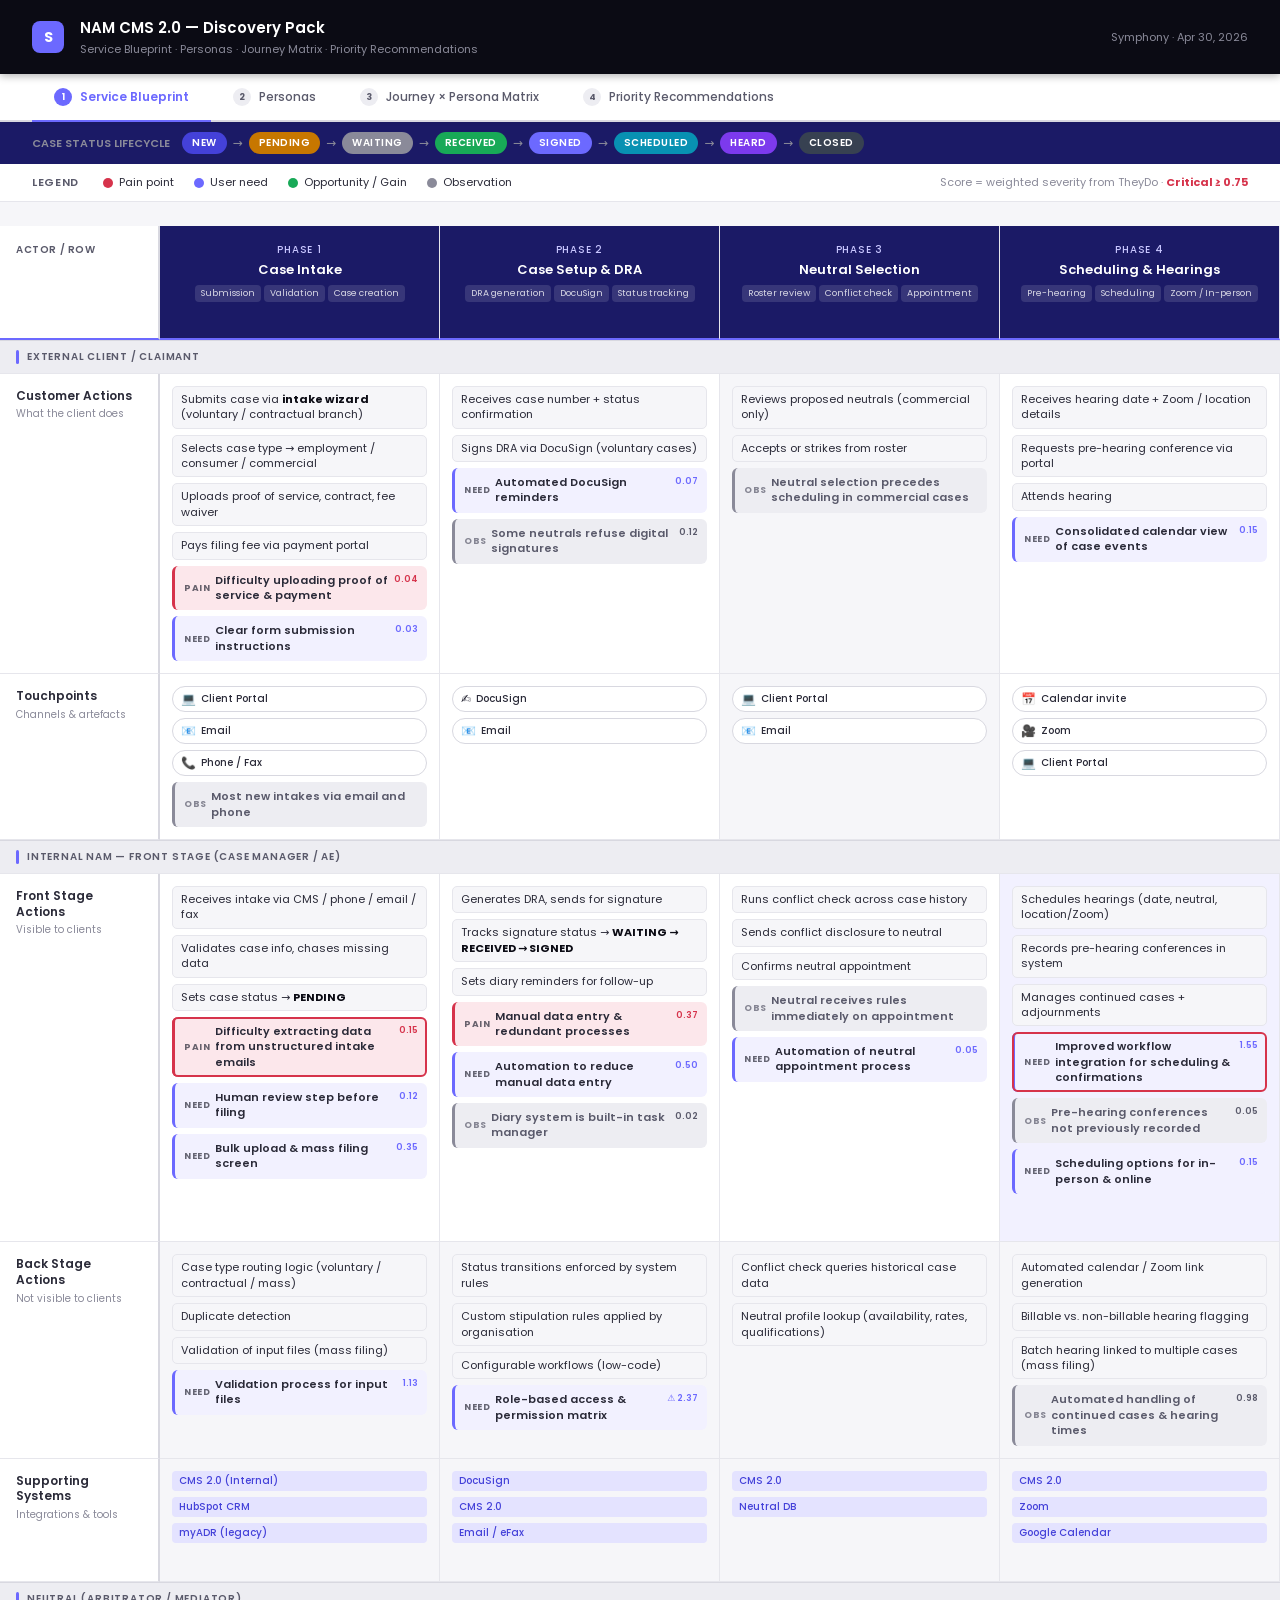
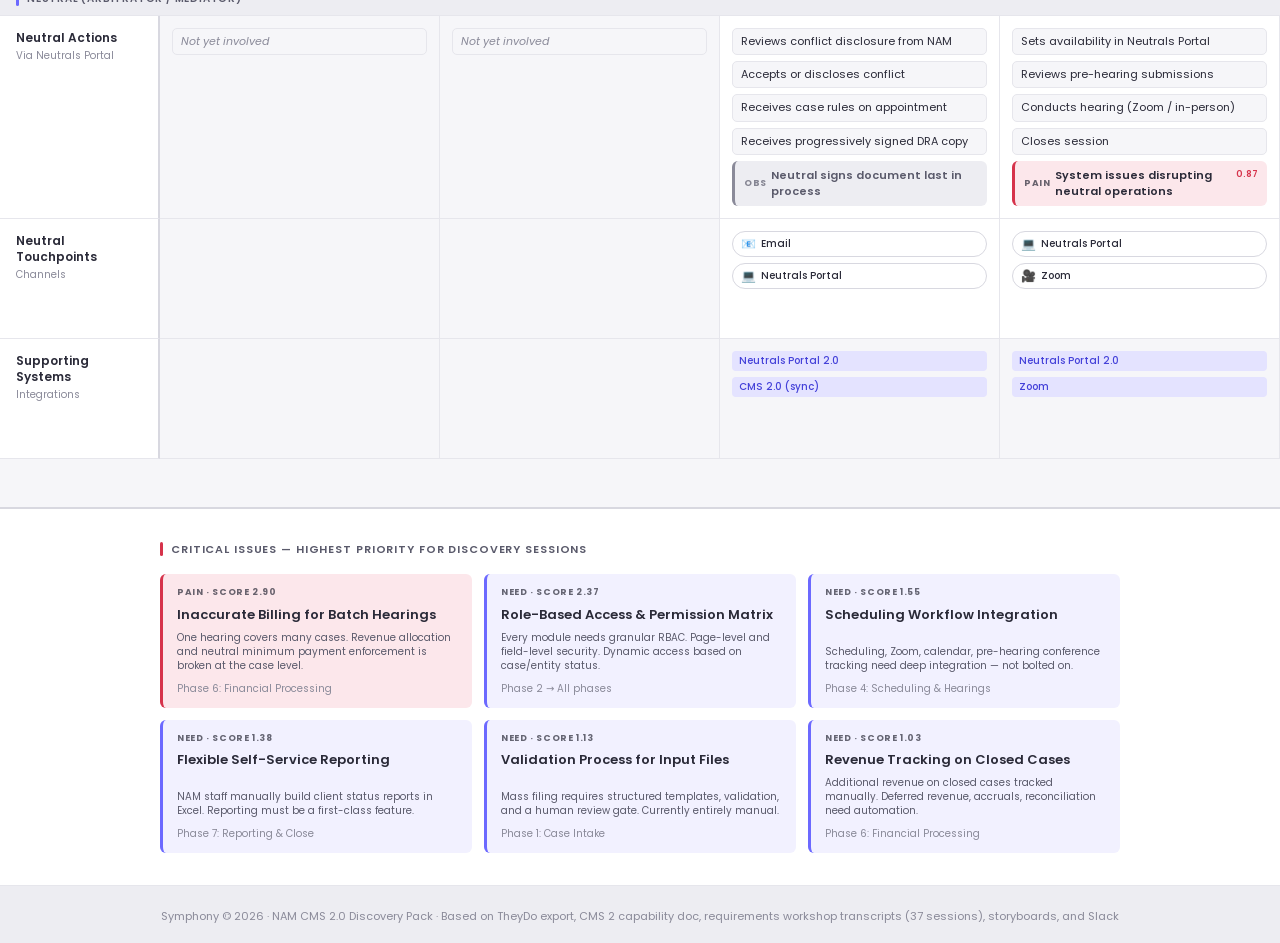
==== index.html @ 8c28cb02 "Configure GitHub Pages: rename to index.html and add .nojekyll Made-with: Cursor" ====
<!DOCTYPE html>
<html lang="en">
<head>
<meta charset="UTF-8">
<meta name="viewport" content="width=device-width, initial-scale=1.0">
<title>NAM CMS 2.0 — Discovery Pack</title>
<style>
  @import url('https://fonts.googleapis.com/css2?family=Poppins:wght@300;400;500;600;700&display=swap');

  :root {
    color-scheme: light;
    --indigo: #6C69FF; --indigo-50: #F2F1FF; --indigo-100: #E4E3FF;
    --indigo-200: #C9C7FF; --indigo-700: #4441D9; --indigo-900: #1B1A66;
    --ink: #0B0B14; --ink-2: #2A2A38; --ink-3: #5A5A6B; --ink-4: #8A8A99;
    --line: #E6E6EC; --line-2: #D8D8E0; --paper: #F6F6F9; --paper-2: #EDEDF2;
    --surface: #FFFFFF;
    --success: #18A957; --success-bg: #E8F7EE;
    --warn: #C77700; --warn-bg: #FFF4E0;
    --error: #D6334B; --error-bg: #FCE7EB;
    --font-sans: "Poppins", system-ui, -apple-system, "Segoe UI", Roboto, sans-serif;
    --phase-w: 280px; --row-label-w: 160px;
    --c-ae: #6C69FF; --c-cm: #0891B2; --c-fin: #D6334B;
    --c-sched: #7C3AED; --c-mgmt: #374151;
    --c-client: #C77700; --c-neutral: #18A957;
  }
  * { box-sizing: border-box; margin: 0; padding: 0; }
  body { font-family: var(--font-sans); background: var(--paper); color: var(--ink); min-height: 100vh; }

  /* ══ HEADER ══ */
  .app-header {
    background: var(--ink); color: white; padding: 16px 32px;
    display: flex; align-items: center; gap: 16px;
    position: sticky; top: 0; z-index: 200;
    box-shadow: 0 2px 8px rgba(0,0,0,0.3);
  }
  .app-logo { width: 32px; height: 32px; background: var(--indigo); border-radius: 8px;
    display: flex; align-items: center; justify-content: center;
    font-weight: 700; font-size: 14px; color: white; flex-shrink: 0; }
  .app-title { font-size: 15px; font-weight: 600; }
  .app-sub { font-size: 11px; color: var(--ink-4); margin-top: 2px; }
  .app-date { font-size: 11px; color: var(--ink-4); margin-left: auto; white-space: nowrap; }

  /* ══ TAB NAV ══ */
  .tab-nav {
    display: flex; gap: 0; background: var(--surface);
    border-bottom: 2px solid var(--line-2);
    position: sticky; top: 65px; z-index: 190;
    padding: 0 32px;
    box-shadow: 0 1px 4px rgba(11,11,20,0.06);
  }
  .tab-btn {
    padding: 14px 22px; font-size: 12px; font-weight: 500;
    color: var(--ink-3); cursor: pointer; border: none; background: none;
    border-bottom: 2px solid transparent; margin-bottom: -2px;
    transition: all 0.15s; font-family: var(--font-sans);
    display: flex; align-items: center; gap: 8px; white-space: nowrap;
  }
  .tab-btn:hover:not(.active) { color: var(--ink-2); background: var(--paper); }
  .tab-btn.active { color: var(--indigo); border-bottom-color: var(--indigo); font-weight: 600; }
  .tab-num {
    width: 18px; height: 18px; border-radius: 50%; background: var(--paper-2);
    display: flex; align-items: center; justify-content: center;
    font-size: 9px; font-weight: 700; color: var(--ink-3); flex-shrink: 0;
  }
  .tab-btn.active .tab-num { background: var(--indigo); color: white; }

  /* ══ TAB PANELS ══ */
  .tab-panel { display: none; }
  .tab-panel.active { display: block; }

  /* ══════════════════════════════════════
     BLUEPRINT STYLES
  ══════════════════════════════════════ */
  .status-strip {
    background: var(--indigo-900); padding: 10px 32px;
    display: flex; align-items: center; gap: 0; overflow-x: auto;
  }
  .status-item { display: flex; align-items: center; gap: 8px; white-space: nowrap; }
  .status-badge { font-size: 10px; font-weight: 600; padding: 3px 10px; border-radius: 999px;
    letter-spacing: 0.05em; text-transform: uppercase; color: white; }
  .status-arrow { color: var(--ink-4); margin: 0 6px; font-size: 12px; }
  .s-new { background: #4441D9; } .s-pending { background: #C77700; }
  .s-waiting { background: #8A8A99; } .s-received { background: #18A957; }
  .s-signed { background: #6C69FF; } .s-scheduled { background: #0891B2; }
  .s-heard { background: #7C3AED; } .s-closed { background: #374151; }

  .bp-legend { padding: 10px 32px; display: flex; align-items: center; gap: 20px;
    background: var(--surface); border-bottom: 1px solid var(--line); flex-wrap: wrap; }
  .legend-label { font-size: 11px; font-weight: 600; color: var(--ink-3);
    text-transform: uppercase; letter-spacing: 0.06em; margin-right: 4px; }
  .legend-item { display: flex; align-items: center; gap: 6px; font-size: 11px; color: var(--ink-2); }
  .legend-dot { width: 10px; height: 10px; border-radius: 50%; flex-shrink: 0; }
  .dot-pain { background: var(--error); } .dot-need { background: var(--indigo); }
  .dot-gain { background: var(--success); } .dot-obs { background: var(--ink-4); }

  .blueprint-wrapper { overflow-x: auto; padding: 24px 0 48px 0; }
  .blueprint {
    display: grid;
    grid-template-columns: var(--row-label-w) repeat(7, var(--phase-w));
    min-width: calc(var(--row-label-w) + 7 * var(--phase-w));
  }

  .phase-header-spacer { background: var(--surface); border-right: 2px solid var(--line-2);
    border-bottom: 2px solid var(--indigo); padding: 16px;
    position: sticky; left: 0; z-index: 10; }
  .phase-header { padding: 16px; border-right: 1px solid var(--line);
    border-bottom: 2px solid var(--indigo); background: var(--indigo-900);
    color: white; text-align: center; }
  .phase-num { font-size: 10px; font-weight: 500; color: var(--indigo-200);
    text-transform: uppercase; letter-spacing: 0.08em; margin-bottom: 4px; }
  .phase-name { font-size: 13px; font-weight: 600; color: white; line-height: 1.3; }
  .phase-steps { margin-top: 6px; display: flex; flex-wrap: wrap; gap: 3px; justify-content: center; }
  .phase-step { font-size: 9px; background: rgba(255,255,255,0.12);
    color: rgba(255,255,255,0.8); padding: 2px 6px; border-radius: 4px; }

  .bp-section-header { grid-column: 1 / -1; background: var(--paper-2);
    border-top: 1px solid var(--line-2); border-bottom: 1px solid var(--line);
    padding: 8px 16px; font-size: 10px; font-weight: 600; text-transform: uppercase;
    letter-spacing: 0.08em; color: var(--ink-3); display: flex; align-items: center; gap: 8px; }
  .bp-section-header::before { content: ''; width: 3px; height: 14px;
    background: var(--indigo); border-radius: 2px; }

  .row-label { background: var(--surface); border-right: 2px solid var(--line-2);
    border-bottom: 1px solid var(--line); padding: 14px 16px;
    position: sticky; left: 0; z-index: 5;
    display: flex; flex-direction: column; justify-content: flex-start; gap: 4px; }
  .row-label-name { font-size: 12px; font-weight: 600; color: var(--ink-2); line-height: 1.3; }
  .row-label-desc { font-size: 10px; color: var(--ink-4); line-height: 1.4; }

  .actor-client .row-label { border-left: 3px solid #0891B2; }
  .actor-internal .row-label { border-left: 3px solid var(--indigo); }
  .actor-neutral .row-label { border-left: 3px solid var(--success); }

  .cell { border-right: 1px solid var(--line); border-bottom: 1px solid var(--line);
    padding: 12px; background: var(--surface); vertical-align: top;
    min-height: 120px; display: flex; flex-direction: column; gap: 6px; }
  .cell.muted { background: var(--paper); }
  .cell.highlight { background: var(--indigo-50); }

  .card { border-radius: 6px; padding: 7px 9px; font-size: 11px; line-height: 1.4;
    display: flex; flex-direction: column; gap: 3px; }
  .card-pain { background: var(--error-bg); border-left: 3px solid var(--error); color: var(--ink-2); }
  .card-need { background: var(--indigo-50); border-left: 3px solid var(--indigo); color: var(--ink-2); }
  .card-gain { background: var(--success-bg); border-left: 3px solid var(--success); color: var(--ink-2); }
  .card-obs { background: var(--paper-2); border-left: 3px solid var(--ink-4); color: var(--ink-3); }
  .card-type { font-size: 9px; font-weight: 700; text-transform: uppercase; letter-spacing: 0.07em; opacity: 0.7; }
  .card-score { font-size: 9px; font-weight: 600; margin-left: auto; align-self: flex-start; }
  .card-header { display: flex; align-items: center; gap: 4px; }
  .card-title { font-weight: 600; font-size: 11px; flex: 1; }
  .card-body { font-size: 10px; color: var(--ink-3); }

  .action { font-size: 11px; color: var(--ink-2); padding: 5px 8px;
    background: var(--paper); border-radius: 5px; border: 1px solid var(--line); line-height: 1.4; }
  .action strong { color: var(--ink); }

  .touchpoint { display: inline-flex; align-items: center; gap: 5px; font-size: 10px;
    font-weight: 500; padding: 3px 8px; border-radius: 999px; border: 1px solid var(--line-2);
    background: white; color: var(--ink-2); }
  .tp-icon { font-size: 12px; }
  .sys-tag { font-size: 10px; background: var(--indigo-100); color: var(--indigo-700);
    padding: 2px 7px; border-radius: 4px; display: inline-block; font-weight: 500; }
  .critical { outline: 2px solid var(--error); outline-offset: -2px; }

  /* ══════════════════════════════════════
     SHARED SECTION STYLES (personas / matrix / priority)
  ══════════════════════════════════════ */
  .inner-pad { padding: 32px; }
  .section-eyebrow { font-size: 10px; font-weight: 600; text-transform: uppercase;
    letter-spacing: 0.08em; color: var(--ink-3); margin-bottom: 24px;
    display: flex; align-items: center; gap: 8px; }
  .section-eyebrow::before { content: ''; width: 24px; height: 1px; background: var(--indigo); }

  /* ══ PERSONAS ══ */
  .personas-grid { display: grid; grid-template-columns: repeat(auto-fill, minmax(300px, 1fr)); gap: 16px; }
  .persona-card { background: var(--surface); border: 1px solid var(--line); border-radius: 12px;
    padding: 20px; display: flex; flex-direction: column; gap: 12px; transition: box-shadow 0.2s; }
  .persona-card:hover { box-shadow: 0 4px 12px rgba(11,11,20,0.08); }
  .persona-header { display: flex; align-items: flex-start; gap: 12px; }
  .persona-avatar { width: 44px; height: 44px; border-radius: 10px; flex-shrink: 0;
    display: flex; align-items: center; justify-content: center; font-size: 20px; }
  .persona-meta { flex: 1; }
  .persona-name { font-size: 14px; font-weight: 600; color: var(--ink); }
  .persona-role { font-size: 11px; color: var(--ink-4); margin-top: 2px; }
  .persona-type-badge { font-size: 9px; font-weight: 700; text-transform: uppercase;
    letter-spacing: 0.07em; padding: 2px 8px; border-radius: 999px; display: inline-block; margin-top: 4px; }
  .badge-internal { background: var(--indigo-50); color: var(--indigo-700); }
  .badge-external { background: var(--warn-bg); color: var(--warn); }
  .badge-neutral-actor { background: var(--success-bg); color: var(--success); }
  .persona-stat-row { display: flex; gap: 8px; flex-wrap: wrap; }
  .persona-stat { flex: 1; min-width: 80px; background: var(--paper); border-radius: 8px; padding: 8px 10px; text-align: center; }
  .persona-stat-val { font-size: 18px; font-weight: 700; }
  .persona-stat-lbl { font-size: 9px; color: var(--ink-4); text-transform: uppercase; letter-spacing: 0.05em; margin-top: 2px; }
  .persona-section-title { font-size: 10px; font-weight: 600; text-transform: uppercase; letter-spacing: 0.06em; color: var(--ink-3); }
  .tag-list { display: flex; flex-wrap: wrap; gap: 5px; margin-top: 6px; }
  .tag { font-size: 10px; padding: 3px 8px; border-radius: 5px; background: var(--paper-2); color: var(--ink-2); font-weight: 500; }
  .tag.pain { background: var(--error-bg); color: var(--error); }
  .tag.need { background: var(--indigo-50); color: var(--indigo-700); }
  .tag.gain { background: var(--success-bg); color: var(--success); }
  .quote { font-size: 11px; color: var(--ink-3); font-style: italic; line-height: 1.5;
    border-left: 3px solid var(--line-2); padding-left: 10px; }

  /* ══ MATRIX ══ */
  .matrix-wrapper { overflow-x: auto; }
  .matrix { border-collapse: collapse; width: 100%; min-width: 900px; }
  .matrix th, .matrix td { border: 1px solid var(--line); padding: 0; }
  .matrix thead th { background: var(--indigo-900); color: white;
    font-size: 11px; font-weight: 600; padding: 10px 14px; text-align: center; }
  .matrix thead th:first-child { background: var(--ink); text-align: left; }
  .matrix tbody td:first-child { background: var(--surface); padding: 12px 14px;
    font-size: 11px; font-weight: 600; color: var(--ink-2);
    position: sticky; left: 0; border-right: 2px solid var(--line-2); white-space: nowrap; }
  .matrix-cell { padding: 10px 12px; text-align: center; font-size: 11px;
    display: flex; flex-direction: column; align-items: center; gap: 4px; }
  .involvement-dot { width: 28px; height: 28px; border-radius: 50%;
    display: flex; align-items: center; justify-content: center;
    font-size: 11px; font-weight: 700; color: white; }
  .inv-primary { background: var(--indigo); } .inv-secondary { background: var(--ink-4); }
  .inv-none { background: var(--paper-2); } .inv-pain { background: var(--error); }
  .inv-gain { background: var(--success); }
  .inv-label { font-size: 9px; color: var(--ink-4); }
  .matrix-legend { display: flex; gap: 16px; margin-top: 16px; flex-wrap: wrap; }
  .ml-item { display: flex; align-items: center; gap: 8px; font-size: 11px; color: var(--ink-3); }

  /* ══ PRIORITY ══ */
  .priority-section { margin-bottom: 36px; }
  .priority-title { font-size: 13px; font-weight: 700; color: var(--ink);
    display: flex; align-items: center; gap: 10px; margin-bottom: 16px; }
  .priority-badge { width: 28px; height: 28px; border-radius: 50%;
    display: flex; align-items: center; justify-content: center;
    font-size: 12px; font-weight: 700; color: white; flex-shrink: 0; }
  .p1 { background: var(--error); } .p2 { background: var(--warn); } .p3 { background: var(--indigo); }
  .priority-cards { display: grid; grid-template-columns: repeat(auto-fill, minmax(280px, 1fr)); gap: 12px; }
  .priority-card { background: var(--surface); border: 1px solid var(--line); border-radius: 10px; padding: 16px;
    display: flex; flex-direction: column; gap: 10px; }
  .pcard-header { display: flex; align-items: center; gap: 10px; }
  .pcard-avatar { width: 32px; height: 32px; border-radius: 8px;
    display: flex; align-items: center; justify-content: center; font-size: 16px; flex-shrink: 0; }
  .pcard-name { font-size: 12px; font-weight: 600; color: var(--ink); }
  .pcard-phase { font-size: 10px; color: var(--ink-4); }
  .pcard-metric { display: flex; align-items: center; gap: 6px; }
  .pcard-metric-bar { flex: 1; height: 4px; background: var(--paper-2); border-radius: 2px; overflow: hidden; }
  .pcard-metric-fill { height: 100%; border-radius: 2px; }
  .pcard-metric-val { font-size: 10px; font-weight: 600; color: var(--ink-3); width: 30px; text-align: right; }
  .pcard-metric-lbl { font-size: 10px; color: var(--ink-4); width: 60px; }
  .pcard-rationale { font-size: 11px; color: var(--ink-3); line-height: 1.5; }
  .pcard-outcome { font-size: 10px; font-weight: 600; color: var(--success); display: flex; align-items: center; gap: 4px; }

  /* ══ FOOTER ══ */
  .app-footer { padding: 16px 32px; background: var(--paper-2); border-top: 1px solid var(--line); text-align: center; }
  .app-footer span { font-size: 11px; color: var(--ink-4); }
</style>
</head>
<body>

<!-- ══ HEADER ══ -->
<div class="app-header">
  <div class="app-logo">S</div>
  <div>
    <div class="app-title">NAM CMS 2.0 — Discovery Pack</div>
    <div class="app-sub">Service Blueprint · Personas · Journey Matrix · Priority Recommendations</div>
  </div>
  <div class="app-date">Symphony · Apr 30, 2026</div>
</div>

<!-- ══ TAB NAV ══ -->
<div class="tab-nav">
  <button class="tab-btn active" onclick="showTab('blueprint', this)">
    <span class="tab-num">1</span> Service Blueprint
  </button>
  <button class="tab-btn" onclick="showTab('personas', this)">
    <span class="tab-num">2</span> Personas
  </button>
  <button class="tab-btn" onclick="showTab('matrix', this)">
    <span class="tab-num">3</span> Journey × Persona Matrix
  </button>
  <button class="tab-btn" onclick="showTab('priority', this)">
    <span class="tab-num">4</span> Priority Recommendations
  </button>
</div>

<!-- ══════════════════════════════════════
     TAB 1 — SERVICE BLUEPRINT
══════════════════════════════════════ -->
<div class="tab-panel active" id="tab-blueprint">

  <div class="status-strip">
    <span style="font-size:11px;color:var(--ink-4);margin-right:12px;white-space:nowrap;font-weight:600;">CASE STATUS LIFECYCLE</span>
    <div class="status-item"><span class="status-badge s-new">NEW</span></div>
    <span class="status-arrow">→</span>
    <div class="status-item"><span class="status-badge s-pending">PENDING</span></div>
    <span class="status-arrow">→</span>
    <div class="status-item"><span class="status-badge s-waiting">WAITING</span></div>
    <span class="status-arrow">→</span>
    <div class="status-item"><span class="status-badge s-received">RECEIVED</span></div>
    <span class="status-arrow">→</span>
    <div class="status-item"><span class="status-badge s-signed">SIGNED</span></div>
    <span class="status-arrow">→</span>
    <div class="status-item"><span class="status-badge s-scheduled">SCHEDULED</span></div>
    <span class="status-arrow">→</span>
    <div class="status-item"><span class="status-badge s-heard">HEARD</span></div>
    <span class="status-arrow">→</span>
    <div class="status-item"><span class="status-badge s-closed">CLOSED</span></div>
  </div>

  <div class="bp-legend">
    <span class="legend-label">Legend</span>
    <div class="legend-item"><div class="legend-dot dot-pain"></div> Pain point</div>
    <div class="legend-item"><div class="legend-dot dot-need"></div> User need</div>
    <div class="legend-item"><div class="legend-dot dot-gain"></div> Opportunity / Gain</div>
    <div class="legend-item"><div class="legend-dot dot-obs"></div> Observation</div>
    <div style="margin-left:auto;font-size:11px;color:var(--ink-4);">Score = weighted severity from TheyDo · <strong style="color:var(--error)">Critical ≥ 0.75</strong></div>
  </div>

  <div class="blueprint-wrapper">
  <div class="blueprint">

    <div class="phase-header-spacer">
      <div style="font-size:10px;font-weight:600;color:var(--ink-3);text-transform:uppercase;letter-spacing:0.06em;">Actor / Row</div>
    </div>
    <div class="phase-header"><div class="phase-num">Phase 1</div><div class="phase-name">Case Intake</div><div class="phase-steps"><span class="phase-step">Submission</span><span class="phase-step">Validation</span><span class="phase-step">Case creation</span></div></div>
    <div class="phase-header"><div class="phase-num">Phase 2</div><div class="phase-name">Case Setup & DRA</div><div class="phase-steps"><span class="phase-step">DRA generation</span><span class="phase-step">DocuSign</span><span class="phase-step">Status tracking</span></div></div>
    <div class="phase-header"><div class="phase-num">Phase 3</div><div class="phase-name">Neutral Selection</div><div class="phase-steps"><span class="phase-step">Roster review</span><span class="phase-step">Conflict check</span><span class="phase-step">Appointment</span></div></div>
    <div class="phase-header"><div class="phase-num">Phase 4</div><div class="phase-name">Scheduling & Hearings</div><div class="phase-steps"><span class="phase-step">Pre-hearing</span><span class="phase-step">Scheduling</span><span class="phase-step">Zoom / In-person</span></div></div>
    <div class="phase-header"><div class="phase-num">Phase 5</div><div class="phase-name">Document Management</div><div class="phase-steps"><span class="phase-step">Upload</span><span class="phase-step">Share</span><span class="phase-step">e-Sign</span></div></div>
    <div class="phase-header"><div class="phase-num">Phase 6</div><div class="phase-name">Financial Processing</div><div class="phase-steps"><span class="phase-step">Invoicing</span><span class="phase-step">Payments</span><span class="phase-step">Neutral pay</span><span class="phase-step">Reconciliation</span></div></div>
    <div class="phase-header"><div class="phase-num">Phase 7</div><div class="phase-name">Reporting & Close</div><div class="phase-steps"><span class="phase-step">Case close</span><span class="phase-step">Reports</span><span class="phase-step">Audit trail</span></div></div>

    <!-- EXTERNAL CLIENT -->
    <div class="bp-section-header">External Client / Claimant</div>
    <div class="row-label actor-client"><div class="row-label-name">Customer Actions</div><div class="row-label-desc">What the client does</div></div>
    <div class="cell actor-client"><div class="action">Submits case via <strong>intake wizard</strong> (voluntary / contractual branch)</div><div class="action">Selects case type → employment / consumer / commercial</div><div class="action">Uploads proof of service, contract, fee waiver</div><div class="action">Pays filing fee via payment portal</div><div class="card card-pain"><div class="card-header"><span class="card-type">Pain</span><span class="card-title">Difficulty uploading proof of service & payment</span><span class="card-score" style="color:var(--error)">0.04</span></div></div><div class="card card-need"><div class="card-header"><span class="card-type">Need</span><span class="card-title">Clear form submission instructions</span><span class="card-score" style="color:var(--indigo)">0.03</span></div></div></div>
    <div class="cell actor-client"><div class="action">Receives case number + status confirmation</div><div class="action">Signs DRA via DocuSign (voluntary cases)</div><div class="card card-need"><div class="card-header"><span class="card-type">Need</span><span class="card-title">Automated DocuSign reminders</span><span class="card-score" style="color:var(--indigo)">0.07</span></div></div><div class="card card-obs"><div class="card-header"><span class="card-type">Obs</span><span class="card-title">Some neutrals refuse digital signatures</span><span class="card-score">0.12</span></div></div></div>
    <div class="cell actor-client muted"><div class="action">Reviews proposed neutrals (commercial only)</div><div class="action">Accepts or strikes from roster</div><div class="card card-obs"><div class="card-header"><span class="card-type">Obs</span><span class="card-title">Neutral selection precedes scheduling in commercial cases</span></div></div></div>
    <div class="cell actor-client"><div class="action">Receives hearing date + Zoom / location details</div><div class="action">Requests pre-hearing conference via portal</div><div class="action">Attends hearing</div><div class="card card-need"><div class="card-header"><span class="card-type">Need</span><span class="card-title">Consolidated calendar view of case events</span><span class="card-score" style="color:var(--indigo)">0.15</span></div></div></div>
    <div class="cell actor-client"><div class="action">Uploads case documents</div><div class="action">Accesses shared documents from NAM</div><div class="action">Submits prehearing materials via link</div><div class="card card-need"><div class="card-header"><span class="card-type">Need</span><span class="card-title">Link to upload prehearing submissions</span><span class="card-score" style="color:var(--indigo)">0.08</span></div></div></div>
    <div class="cell actor-client"><div class="action">Views invoices online</div><div class="action">Pays via portal (ACH / card)</div><div class="action">Receives decision after payment (arbitration)</div><div class="card card-gain"><div class="card-header"><span class="card-type">Gain</span><span class="card-title">Automated fee collection & payment</span><span class="card-score" style="color:var(--success)">0.02</span></div></div><div class="card card-obs"><div class="card-header"><span class="card-type">Obs</span><span class="card-title">Decision shared only after payment</span></div></div></div>
    <div class="cell actor-client muted"><div class="action">Receives case closure notification</div><div class="action">Accesses final decision / settlement documents</div></div>

    <div class="row-label actor-client"><div class="row-label-name">Touchpoints</div><div class="row-label-desc">Channels & artefacts</div></div>
    <div class="cell actor-client"><div class="touchpoint"><span class="tp-icon">💻</span> Client Portal</div><div class="touchpoint"><span class="tp-icon">📧</span> Email</div><div class="touchpoint"><span class="tp-icon">📞</span> Phone / Fax</div><div class="card card-obs"><div class="card-header"><span class="card-type">Obs</span><span class="card-title">Most new intakes via email and phone</span></div></div></div>
    <div class="cell actor-client"><div class="touchpoint"><span class="tp-icon">✍️</span> DocuSign</div><div class="touchpoint"><span class="tp-icon">📧</span> Email</div></div>
    <div class="cell actor-client muted"><div class="touchpoint"><span class="tp-icon">💻</span> Client Portal</div><div class="touchpoint"><span class="tp-icon">📧</span> Email</div></div>
    <div class="cell actor-client"><div class="touchpoint"><span class="tp-icon">📅</span> Calendar invite</div><div class="touchpoint"><span class="tp-icon">🎥</span> Zoom</div><div class="touchpoint"><span class="tp-icon">💻</span> Client Portal</div></div>
    <div class="cell actor-client"><div class="touchpoint"><span class="tp-icon">💻</span> Client Portal</div><div class="touchpoint"><span class="tp-icon">✍️</span> DocuSign</div></div>
    <div class="cell actor-client"><div class="touchpoint"><span class="tp-icon">💻</span> Client Portal</div><div class="touchpoint"><span class="tp-icon">💳</span> Authorize.Net</div><div class="touchpoint"><span class="tp-icon">📧</span> Email / eFax</div></div>
    <div class="cell actor-client muted"><div class="touchpoint"><span class="tp-icon">📧</span> Email</div><div class="touchpoint"><span class="tp-icon">💻</span> Client Portal</div></div>

    <!-- INTERNAL NAM -->
    <div class="bp-section-header">Internal NAM — Front Stage (Case Manager / AE)</div>
    <div class="row-label actor-internal"><div class="row-label-name">Front Stage Actions</div><div class="row-label-desc">Visible to clients</div></div>
    <div class="cell actor-internal"><div class="action">Receives intake via CMS / phone / email / fax</div><div class="action">Validates case info, chases missing data</div><div class="action">Sets case status → <strong>PENDING</strong></div><div class="card card-pain critical"><div class="card-header"><span class="card-type">Pain</span><span class="card-title">Difficulty extracting data from unstructured intake emails</span><span class="card-score" style="color:var(--error)">0.15</span></div></div><div class="card card-need"><div class="card-header"><span class="card-type">Need</span><span class="card-title">Human review step before filing</span><span class="card-score" style="color:var(--indigo)">0.12</span></div></div><div class="card card-need"><div class="card-header"><span class="card-type">Need</span><span class="card-title">Bulk upload & mass filing screen</span><span class="card-score" style="color:var(--indigo)">0.35</span></div></div></div>
    <div class="cell actor-internal"><div class="action">Generates DRA, sends for signature</div><div class="action">Tracks signature status → <strong>WAITING → RECEIVED → SIGNED</strong></div><div class="action">Sets diary reminders for follow-up</div><div class="card card-pain"><div class="card-header"><span class="card-type">Pain</span><span class="card-title">Manual data entry & redundant processes</span><span class="card-score" style="color:var(--error)">0.37</span></div></div><div class="card card-need"><div class="card-header"><span class="card-type">Need</span><span class="card-title">Automation to reduce manual data entry</span><span class="card-score" style="color:var(--indigo)">0.50</span></div></div><div class="card card-obs"><div class="card-header"><span class="card-type">Obs</span><span class="card-title">Diary system is built-in task manager</span><span class="card-score">0.02</span></div></div></div>
    <div class="cell actor-internal"><div class="action">Runs conflict check across case history</div><div class="action">Sends conflict disclosure to neutral</div><div class="action">Confirms neutral appointment</div><div class="card card-obs"><div class="card-header"><span class="card-type">Obs</span><span class="card-title">Neutral receives rules immediately on appointment</span></div></div><div class="card card-need"><div class="card-header"><span class="card-type">Need</span><span class="card-title">Automation of neutral appointment process</span><span class="card-score" style="color:var(--indigo)">0.05</span></div></div></div>
    <div class="cell actor-internal highlight"><div class="action">Schedules hearings (date, neutral, location/Zoom)</div><div class="action">Records pre-hearing conferences in system</div><div class="action">Manages continued cases + adjournments</div><div class="card card-need critical"><div class="card-header"><span class="card-type">Need</span><span class="card-title">Improved workflow integration for scheduling & confirmations</span><span class="card-score" style="color:var(--indigo)">1.55</span></div></div><div class="card card-obs"><div class="card-header"><span class="card-type">Obs</span><span class="card-title">Pre-hearing conferences not previously recorded</span><span class="card-score">0.05</span></div></div><div class="card card-need"><div class="card-header"><span class="card-type">Need</span><span class="card-title">Scheduling options for in-person & online</span><span class="card-score" style="color:var(--indigo)">0.15</span></div></div></div>
    <div class="cell actor-internal"><div class="action">Manages document upload, categorisation, sharing</div><div class="action">Controls access by party / role</div><div class="action">Sends docs to counsel (email / eFax)</div><div class="card card-need"><div class="card-header"><span class="card-type">Need</span><span class="card-title">Robust auditing & configurable document management</span><span class="card-score" style="color:var(--indigo)">0.29</span></div></div><div class="card card-need"><div class="card-header"><span class="card-type">Need</span><span class="card-title">Automated clause insertion in documents</span><span class="card-score" style="color:var(--indigo)">0.17</span></div></div></div>
    <div class="cell actor-internal highlight"><div class="action">Generates invoices, processes payments</div><div class="action">Manages neutral compensation, splits, minimums</div><div class="action">Runs reconciliation reports (hearing counts vs. closed)</div><div class="card card-pain critical"><div class="card-header"><span class="card-type">Pain</span><span class="card-title">Inaccurate billing for batch hearings</span><span class="card-score" style="color:var(--error)">⚠ 2.90</span></div></div><div class="card card-need critical"><div class="card-header"><span class="card-type">Need</span><span class="card-title">Manual tracking of additional revenue on closed cases</span><span class="card-score" style="color:var(--indigo)">1.03</span></div></div><div class="card card-pain"><div class="card-header"><span class="card-type">Pain</span><span class="card-title">Overpayments & applying to other invoices</span><span class="card-score" style="color:var(--error)">0.76</span></div></div><div class="card card-need"><div class="card-header"><span class="card-type">Need</span><span class="card-title">Split payments & fee splits in mass filings</span><span class="card-score" style="color:var(--indigo)">0.17</span></div></div></div>
    <div class="cell actor-internal"><div class="action">Closes case, generates audit trail</div><div class="action">Produces client status reports</div><div class="action">Runs operational / financial reports</div><div class="card card-need critical"><div class="card-header"><span class="card-type">Need</span><span class="card-title">Aggregated & comprehensive reports</span><span class="card-score" style="color:var(--indigo)">1.03</span></div></div><div class="card card-need critical"><div class="card-header"><span class="card-type">Need</span><span class="card-title">Flexible & user-friendly self-service reporting</span><span class="card-score" style="color:var(--indigo)">1.38</span></div></div><div class="card card-pain"><div class="card-header"><span class="card-type">Pain</span><span class="card-title">Limitations in current system for case/client status</span><span class="card-score" style="color:var(--error)">0.90</span></div></div></div>

    <div class="row-label actor-internal"><div class="row-label-name">Back Stage Actions</div><div class="row-label-desc">Not visible to clients</div></div>
    <div class="cell actor-internal muted"><div class="action">Case type routing logic (voluntary / contractual / mass)</div><div class="action">Duplicate detection</div><div class="action">Validation of input files (mass filing)</div><div class="card card-need"><div class="card-header"><span class="card-type">Need</span><span class="card-title">Validation process for input files</span><span class="card-score" style="color:var(--indigo)">1.13</span></div></div></div>
    <div class="cell actor-internal muted"><div class="action">Status transitions enforced by system rules</div><div class="action">Custom stipulation rules applied by organisation</div><div class="action">Configurable workflows (low-code)</div><div class="card card-need"><div class="card-header"><span class="card-type">Need</span><span class="card-title">Role-based access & permission matrix</span><span class="card-score" style="color:var(--indigo)">⚠ 2.37</span></div></div></div>
    <div class="cell actor-internal muted"><div class="action">Conflict check queries historical case data</div><div class="action">Neutral profile lookup (availability, rates, qualifications)</div></div>
    <div class="cell actor-internal muted"><div class="action">Automated calendar / Zoom link generation</div><div class="action">Billable vs. non-billable hearing flagging</div><div class="action">Batch hearing linked to multiple cases (mass filing)</div><div class="card card-obs"><div class="card-header"><span class="card-type">Obs</span><span class="card-title">Automated handling of continued cases & hearing times</span><span class="card-score">0.98</span></div></div></div>
    <div class="cell actor-internal muted"><div class="action">Document version control</div><div class="action">Role-based document access enforcement</div><div class="action">Automated note creation for system actions</div><div class="card card-obs"><div class="card-header"><span class="card-type">Obs</span><span class="card-title">Automated note creation for system-generated actions</span><span class="card-score">0.12</span></div></div></div>
    <div class="cell actor-internal muted"><div class="action">Revenue recognised on hearing date (not close)</div><div class="action">Neutral minimum applied at hearing level (not case level)</div><div class="action">Time split proportionally across batched cases</div><div class="card card-pain"><div class="card-header"><span class="card-type">Pain</span><span class="card-title">Difficulty ensuring accurate journal entries</span><span class="card-score" style="color:var(--error)">0.23</span></div></div></div>
    <div class="cell actor-internal muted"><div class="action">Immutable audit trail of all user actions</div><div class="action">Status change logged with timestamp + user</div><div class="action">Unused reports flagged for removal</div></div>

    <div class="row-label actor-internal"><div class="row-label-name">Supporting Systems</div><div class="row-label-desc">Integrations & tools</div></div>
    <div class="cell actor-internal muted"><div class="sys-tag">CMS 2.0 (Internal)</div><div class="sys-tag">HubSpot CRM</div><div class="sys-tag">myADR (legacy)</div></div>
    <div class="cell actor-internal muted"><div class="sys-tag">DocuSign</div><div class="sys-tag">CMS 2.0</div><div class="sys-tag">Email / eFax</div></div>
    <div class="cell actor-internal muted"><div class="sys-tag">CMS 2.0</div><div class="sys-tag">Neutral DB</div></div>
    <div class="cell actor-internal muted"><div class="sys-tag">CMS 2.0</div><div class="sys-tag">Zoom</div><div class="sys-tag">Google Calendar</div></div>
    <div class="cell actor-internal muted"><div class="sys-tag">CMS 2.0</div><div class="sys-tag">DocuSign</div><div class="sys-tag">SharePoint / Azure Blob</div></div>
    <div class="cell actor-internal muted"><div class="sys-tag">CMS 2.0</div><div class="sys-tag">Authorize.Net</div><div class="sys-tag">Acumatica ERP</div><div class="sys-tag">eFax</div></div>
    <div class="cell actor-internal muted"><div class="sys-tag">CMS 2.0</div><div class="sys-tag">Reporting module</div><div class="sys-tag">Acumatica</div></div>

    <!-- NEUTRAL -->
    <div class="bp-section-header">Neutral (Arbitrator / Mediator)</div>
    <div class="row-label actor-neutral"><div class="row-label-name">Neutral Actions</div><div class="row-label-desc">Via Neutrals Portal</div></div>
    <div class="cell actor-neutral muted"><div class="action" style="color:var(--ink-4);font-style:italic;">Not yet involved</div></div>
    <div class="cell actor-neutral muted"><div class="action" style="color:var(--ink-4);font-style:italic;">Not yet involved</div></div>
    <div class="cell actor-neutral"><div class="action">Reviews conflict disclosure from NAM</div><div class="action">Accepts or discloses conflict</div><div class="action">Receives case rules on appointment</div><div class="action">Receives progressively signed DRA copy</div><div class="card card-obs"><div class="card-header"><span class="card-type">Obs</span><span class="card-title">Neutral signs document last in process</span></div></div></div>
    <div class="cell actor-neutral"><div class="action">Sets availability in Neutrals Portal</div><div class="action">Reviews pre-hearing submissions</div><div class="action">Conducts hearing (Zoom / in-person)</div><div class="action">Closes session</div><div class="card card-pain"><div class="card-header"><span class="card-type">Pain</span><span class="card-title">System issues disrupting neutral operations</span><span class="card-score" style="color:var(--error)">0.87</span></div></div></div>
    <div class="cell actor-neutral"><div class="action">Accesses shared documents via Neutrals Portal</div><div class="action">Submits decision / award document</div><div class="action">Submits timesheet</div><div class="card card-need"><div class="card-header"><span class="card-type">Need</span><span class="card-title">Detailed time & task breakdown for neutrals</span><span class="card-score" style="color:var(--indigo)">0.06</span></div></div></div>
    <div class="cell actor-neutral"><div class="action">Receives payment statement at month-end</div><div class="action">Reviews compensation breakdown</div><div class="card card-need"><div class="card-header"><span class="card-type">Need</span><span class="card-title">Track neutral rates & payments over time</span><span class="card-score" style="color:var(--indigo)">0.07</span></div></div><div class="card card-obs"><div class="card-header"><span class="card-type">Obs</span><span class="card-title">Neutrals paid at month-end of case closure</span></div></div></div>
    <div class="cell actor-neutral muted"><div class="action" style="color:var(--ink-4);font-style:italic;">Not directly involved</div></div>

    <div class="row-label actor-neutral"><div class="row-label-name">Neutral Touchpoints</div><div class="row-label-desc">Channels</div></div>
    <div class="cell actor-neutral muted"></div><div class="cell actor-neutral muted"></div>
    <div class="cell actor-neutral"><div class="touchpoint"><span class="tp-icon">📧</span> Email</div><div class="touchpoint"><span class="tp-icon">💻</span> Neutrals Portal</div></div>
    <div class="cell actor-neutral"><div class="touchpoint"><span class="tp-icon">💻</span> Neutrals Portal</div><div class="touchpoint"><span class="tp-icon">🎥</span> Zoom</div></div>
    <div class="cell actor-neutral"><div class="touchpoint"><span class="tp-icon">💻</span> Neutrals Portal</div><div class="touchpoint"><span class="tp-icon">✍️</span> DocuSign</div></div>
    <div class="cell actor-neutral"><div class="touchpoint"><span class="tp-icon">💻</span> Neutrals Portal</div><div class="touchpoint"><span class="tp-icon">📧</span> Email</div></div>
    <div class="cell actor-neutral muted"></div>

    <div class="row-label actor-neutral"><div class="row-label-name">Supporting Systems</div><div class="row-label-desc">Integrations</div></div>
    <div class="cell actor-neutral muted"></div><div class="cell actor-neutral muted"></div>
    <div class="cell actor-neutral muted"><div class="sys-tag">Neutrals Portal 2.0</div><div class="sys-tag">CMS 2.0 (sync)</div></div>
    <div class="cell actor-neutral muted"><div class="sys-tag">Neutrals Portal 2.0</div><div class="sys-tag">Zoom</div></div>
    <div class="cell actor-neutral muted"><div class="sys-tag">Neutrals Portal 2.0</div><div class="sys-tag">DocuSign</div></div>
    <div class="cell actor-neutral muted"><div class="sys-tag">Neutrals Portal 2.0</div><div class="sys-tag">Acumatica</div></div>
    <div class="cell actor-neutral muted"></div>

  </div><!-- /.blueprint -->
  </div><!-- /.blueprint-wrapper -->

  <!-- Critical issues footer -->
  <div style="padding:32px;background:var(--surface);border-top:2px solid var(--line-2);">
    <div style="max-width:960px;margin:0 auto;">
      <div style="font-size:11px;font-weight:600;text-transform:uppercase;letter-spacing:0.08em;color:var(--ink-3);margin-bottom:16px;display:flex;align-items:center;gap:8px;"><div style="width:3px;height:14px;background:var(--error);border-radius:2px;"></div>Critical Issues — Highest Priority for Discovery Sessions</div>
      <div style="display:grid;grid-template-columns:repeat(auto-fit,minmax(260px,1fr));gap:12px;">
        <div class="card card-pain" style="padding:12px 14px;"><div class="card-header"><span class="card-type">Pain · Score 2.90</span></div><div class="card-title" style="font-size:13px;margin-top:4px;">Inaccurate Billing for Batch Hearings</div><div class="card-body" style="margin-top:4px;">One hearing covers many cases. Revenue allocation and neutral minimum payment enforcement is broken at the case level.</div><div style="font-size:10px;color:var(--ink-4);margin-top:6px;">Phase 6: Financial Processing</div></div>
        <div class="card card-need" style="padding:12px 14px;"><div class="card-header"><span class="card-type">Need · Score 2.37</span></div><div class="card-title" style="font-size:13px;margin-top:4px;">Role-Based Access & Permission Matrix</div><div class="card-body" style="margin-top:4px;">Every module needs granular RBAC. Page-level and field-level security. Dynamic access based on case/entity status.</div><div style="font-size:10px;color:var(--ink-4);margin-top:6px;">Phase 2 → All phases</div></div>
        <div class="card card-need" style="padding:12px 14px;"><div class="card-header"><span class="card-type">Need · Score 1.55</span></div><div class="card-title" style="font-size:13px;margin-top:4px;">Scheduling Workflow Integration</div><div class="card-body" style="margin-top:4px;">Scheduling, Zoom, calendar, pre-hearing conference tracking need deep integration — not bolted on.</div><div style="font-size:10px;color:var(--ink-4);margin-top:6px;">Phase 4: Scheduling & Hearings</div></div>
        <div class="card card-need" style="padding:12px 14px;"><div class="card-header"><span class="card-type">Need · Score 1.38</span></div><div class="card-title" style="font-size:13px;margin-top:4px;">Flexible Self-Service Reporting</div><div class="card-body" style="margin-top:4px;">NAM staff manually build client status reports in Excel. Reporting must be a first-class feature.</div><div style="font-size:10px;color:var(--ink-4);margin-top:6px;">Phase 7: Reporting & Close</div></div>
        <div class="card card-need" style="padding:12px 14px;"><div class="card-header"><span class="card-type">Need · Score 1.13</span></div><div class="card-title" style="font-size:13px;margin-top:4px;">Validation Process for Input Files</div><div class="card-body" style="margin-top:4px;">Mass filing requires structured templates, validation, and a human review gate. Currently entirely manual.</div><div style="font-size:10px;color:var(--ink-4);margin-top:6px;">Phase 1: Case Intake</div></div>
        <div class="card card-need" style="padding:12px 14px;"><div class="card-header"><span class="card-type">Need · Score 1.03</span></div><div class="card-title" style="font-size:13px;margin-top:4px;">Revenue Tracking on Closed Cases</div><div class="card-body" style="margin-top:4px;">Additional revenue on closed cases tracked manually. Deferred revenue, accruals, reconciliation need automation.</div><div style="font-size:10px;color:var(--ink-4);margin-top:6px;">Phase 6: Financial Processing</div></div>
      </div>
    </div>
  </div>
</div><!-- /.tab-panel blueprint -->

<!-- ══════════════════════════════════════
     TAB 2 — PERSONAS
══════════════════════════════════════ -->
<div class="tab-panel" id="tab-personas">
  <div class="inner-pad">
    <div class="section-eyebrow">7 distinct actors across internal, external, and neutral roles</div>
    <div class="personas-grid">

      <div class="persona-card" style="border-top:3px solid var(--c-ae);">
        <div class="persona-header"><div class="persona-avatar" style="background:var(--indigo-50);">🗂️</div><div class="persona-meta"><div class="persona-name">Account Executive (AE)</div><div class="persona-role">Client relationship owner, case intake lead</div><span class="persona-type-badge badge-internal">Internal · NAM</span></div></div>
        <div class="persona-stat-row"><div class="persona-stat"><div class="persona-stat-val" style="color:var(--c-ae)">~25</div><div class="persona-stat-lbl">Users</div></div><div class="persona-stat"><div class="persona-stat-val" style="color:var(--c-ae)">Daily</div><div class="persona-stat-lbl">Frequency</div></div><div class="persona-stat"><div class="persona-stat-val" style="color:var(--error)">High</div><div class="persona-stat-lbl">Pain level</div></div></div>
        <div><div class="persona-section-title">What they do</div><div style="font-size:11px;color:var(--ink-3);margin-top:6px;line-height:1.6;">Receives new case inquiries (phone, email, fax). Validates case info, chases missing data. Generates and tracks DRA signatures. Sets diary notes and follow-up reminders. Manages client communication throughout the case lifecycle.</div></div>
        <div><div class="persona-section-title">Key pain points</div><div class="tag-list"><span class="tag pain">Unstructured intake emails</span><span class="tag pain">Manual data entry</span><span class="tag pain">Overwhelming diary volume</span><span class="tag pain">Manual client status reports (Excel)</span><span class="tag pain">Single AE assignment per case</span></div></div>
        <div><div class="persona-section-title">What they need</div><div class="tag-list"><span class="tag need">Automated intake parsing</span><span class="tag need">Smart diary filtering</span><span class="tag need">Auto-generated status reports</span><span class="tag need">DocuSign reminders</span></div></div>
        <div class="quote">"We are not able to pull any kind of a decent status report for our clients. We're doing it manually through Excel."</div>
      </div>

      <div class="persona-card" style="border-top:3px solid var(--c-cm);">
        <div class="persona-header"><div class="persona-avatar" style="background:#E0F2FE;">⚙️</div><div class="persona-meta"><div class="persona-name">Case Manager</div><div class="persona-role">Operational backbone — case processing & workflow</div><span class="persona-type-badge badge-internal">Internal · NAM</span></div></div>
        <div class="persona-stat-row"><div class="persona-stat"><div class="persona-stat-val" style="color:var(--c-cm)">~30</div><div class="persona-stat-lbl">Users</div></div><div class="persona-stat"><div class="persona-stat-val" style="color:var(--c-cm)">Daily</div><div class="persona-stat-lbl">Frequency</div></div><div class="persona-stat"><div class="persona-stat-val" style="color:var(--error)">High</div><div class="persona-stat-lbl">Pain level</div></div></div>
        <div><div class="persona-section-title">What they do</div><div style="font-size:11px;color:var(--ink-3);margin-top:6px;line-height:1.6;">Manages ~3,000 active cases at any time. Tracks case status, coordinates between parties, manages documents, runs conflict checks, triggers workflow steps. Heavily dependent on the notes/diary system for internal coordination.</div></div>
        <div><div class="persona-section-title">Key pain points</div><div class="tag-list"><span class="tag pain">No configurable case status visibility</span><span class="tag pain">Manual tracking of continued cases</span><span class="tag pain">Notes scattered across screens</span><span class="tag pain">Pre-hearing conferences not in system</span></div></div>
        <div><div class="persona-section-title">What they need</div><div class="tag-list"><span class="tag need">Colour-coded case queues</span><span class="tag need">Automated continued case handling</span><span class="tag need">Unified chronological notes</span><span class="tag need">Bulk case operations</span></div></div>
        <div class="quote">"If I notice something on a case, I'll send a note and anyone relevant to the case can put it right in the notes."</div>
      </div>

      <div class="persona-card" style="border-top:3px solid var(--c-sched);">
        <div class="persona-header"><div class="persona-avatar" style="background:#F3E8FF;">📅</div><div class="persona-meta"><div class="persona-name">Scheduler</div><div class="persona-role">Hearing coordination, neutral & calendar management</div><span class="persona-type-badge badge-internal">Internal · NAM</span></div></div>
        <div class="persona-stat-row"><div class="persona-stat"><div class="persona-stat-val" style="color:var(--c-sched)">~8</div><div class="persona-stat-lbl">Users</div></div><div class="persona-stat"><div class="persona-stat-val" style="color:var(--c-sched)">Daily</div><div class="persona-stat-lbl">Frequency</div></div><div class="persona-stat"><div class="persona-stat-val" style="color:var(--warn)">Med-High</div><div class="persona-stat-lbl">Pain level</div></div></div>
        <div><div class="persona-section-title">What they do</div><div style="font-size:11px;color:var(--ink-3);margin-top:6px;line-height:1.6;">Coordinates hearing dates with parties and neutrals. Generates Zoom links. Manages pre-hearing conferences and adjournments. Handles mass hearing days (one neutral, many cases). Tracks billable vs. non-billable scheduling activity.</div></div>
        <div><div class="persona-section-title">Key pain points</div><div class="tag-list"><span class="tag pain">No integrated calendar/Zoom workflow</span><span class="tag pain">Pre-hearings not recorded in system</span><span class="tag pain">Mass hearing batching is manual</span><span class="tag pain">Adjournment tracking is error-prone</span></div></div>
        <div><div class="persona-section-title">What they need</div><div class="tag-list"><span class="tag need">Zoom auto-generation</span><span class="tag need">Pre-hearing recording</span><span class="tag need">Batch hearing management</span><span class="tag need">Billable/non-billable flagging</span></div></div>
        <div class="quote">"Any hearing or pre-hearing should be on there — that's what the scheduler is there for."</div>
      </div>

      <div class="persona-card" style="border-top:3px solid var(--c-fin);">
        <div class="persona-header"><div class="persona-avatar" style="background:var(--error-bg);">💰</div><div class="persona-meta"><div class="persona-name">Finance & Billing Staff</div><div class="persona-role">Invoicing, payments, neutral compensation, reconciliation</div><span class="persona-type-badge badge-internal">Internal · NAM</span></div></div>
        <div class="persona-stat-row"><div class="persona-stat"><div class="persona-stat-val" style="color:var(--c-fin)">~5</div><div class="persona-stat-lbl">Users</div></div><div class="persona-stat"><div class="persona-stat-val" style="color:var(--c-fin)">Weekly</div><div class="persona-stat-lbl">Frequency</div></div><div class="persona-stat"><div class="persona-stat-val" style="color:var(--error)">Critical</div><div class="persona-stat-lbl">Pain level</div></div></div>
        <div><div class="persona-section-title">What they do</div><div style="font-size:11px;color:var(--ink-3);margin-top:6px;line-height:1.6;">Generates invoices and processes client payments. Manages neutral compensation. Runs month-end reconciliation across 3+ reports manually. Handles deferred revenue, accruals, and overpayments. Tracks batch hearing billing across multiple cases.</div></div>
        <div><div class="persona-section-title">Key pain points</div><div class="tag-list"><span class="tag pain">Batch hearing billing inaccuracy (2.90)</span><span class="tag pain">Manual 3-report reconciliation</span><span class="tag pain">Overpayment / credit application</span><span class="tag pain">Journal entry errors</span><span class="tag pain">Revenue tracking on closed cases</span></div></div>
        <div><div class="persona-section-title">What they need</div><div class="tag-list"><span class="tag need">Automated reconciliation</span><span class="tag need">Proportionate hearing time allocation</span><span class="tag need">Accrued revenue report</span><span class="tag need">Mass cash application</span></div></div>
        <div class="quote">"We compare hearing counts, non-closed cases, and continued cases manually before processing neutrals."</div>
      </div>

      <div class="persona-card" style="border-top:3px solid var(--c-client);">
        <div class="persona-header"><div class="persona-avatar" style="background:var(--warn-bg);">🏢</div><div class="persona-meta"><div class="persona-name">External Client / Claimant</div><div class="persona-role">Law firms, insurance carriers, corporate legal teams</div><span class="persona-type-badge badge-external">External</span></div></div>
        <div class="persona-stat-row"><div class="persona-stat"><div class="persona-stat-val" style="color:var(--c-client)">~2,000</div><div class="persona-stat-lbl">Users</div></div><div class="persona-stat"><div class="persona-stat-val" style="color:var(--c-client)">Per case</div><div class="persona-stat-lbl">Frequency</div></div><div class="persona-stat"><div class="persona-stat-val" style="color:var(--warn)">Medium</div><div class="persona-stat-lbl">Pain level</div></div></div>
        <div><div class="persona-section-title">What they do</div><div style="font-size:11px;color:var(--ink-3);margin-top:6px;line-height:1.6;">Submits cases (individually or bulk/mass filing). Uploads documents, proof of service, contracts. Signs DRA via DocuSign. Tracks case status. Pays invoices. Selects neutrals (commercial). Receives decisions and awards.</div></div>
        <div><div class="persona-section-title">Two distinct sub-types</div><div class="tag-list"><span class="tag" style="background:#FFF7ED;color:#C2410C;">Mass filer (insurers, carriers)</span><span class="tag" style="background:#FFF7ED;color:#C2410C;">Individual claimant / law firm</span></div></div>
        <div><div class="persona-section-title">Key needs</div><div class="tag-list"><span class="tag need">Simple intake wizard</span><span class="tag need">Real-time case status</span><span class="tag need">Bulk upload for mass filings</span><span class="tag need">Online payment</span><span class="tag need">Clear form instructions</span></div></div>
        <div class="quote">"Profile creation for case submission without full login — clients prefer creating a profile to submit."</div>
      </div>

      <div class="persona-card" style="border-top:3px solid var(--c-neutral);">
        <div class="persona-header"><div class="persona-avatar" style="background:var(--success-bg);">⚖️</div><div class="persona-meta"><div class="persona-name">Neutral (Arbitrator / Mediator)</div><div class="persona-role">Independent professional conducting hearings</div><span class="persona-type-badge badge-neutral-actor">Neutral Actor</span></div></div>
        <div class="persona-stat-row"><div class="persona-stat"><div class="persona-stat-val" style="color:var(--c-neutral)">Roster</div><div class="persona-stat-lbl">Size</div></div><div class="persona-stat"><div class="persona-stat-val" style="color:var(--c-neutral)">Per case</div><div class="persona-stat-lbl">Frequency</div></div><div class="persona-stat"><div class="persona-stat-val" style="color:var(--warn)">Medium</div><div class="persona-stat-lbl">Pain level</div></div></div>
        <div><div class="persona-section-title">What they do</div><div style="font-size:11px;color:var(--ink-3);margin-top:6px;line-height:1.6;">Reviews conflict disclosures, accepts appointment. Sets availability. Receives case documents. Conducts hearings (Zoom or in-person). Submits decisions and timesheets. Receives monthly payment statement.</div></div>
        <div><div class="persona-section-title">Key needs</div><div class="tag-list"><span class="tag need">Portal stability (pain 0.87)</span><span class="tag need">Document access & submission</span><span class="tag need">Clear timesheet & payment tracking</span><span class="tag need">Availability management</span></div></div>
        <div style="font-size:11px;color:var(--ink-3);line-height:1.5;background:var(--success-bg);padding:8px 10px;border-radius:6px;">✅ Neutrals Portal 2.0 already built & in production. CMS 2.0 needs to <strong>integrate</strong>, not rebuild.</div>
      </div>

      <div class="persona-card" style="border-top:3px solid var(--c-mgmt);">
        <div class="persona-header"><div class="persona-avatar" style="background:#F3F4F6;">👔</div><div class="persona-meta"><div class="persona-name">Management & Admin</div><div class="persona-role">Oversight, reporting, access control, config</div><span class="persona-type-badge badge-internal">Internal · NAM</span></div></div>
        <div class="persona-stat-row"><div class="persona-stat"><div class="persona-stat-val" style="color:var(--c-mgmt)">~7</div><div class="persona-stat-lbl">Users</div></div><div class="persona-stat"><div class="persona-stat-val" style="color:var(--c-mgmt)">Weekly</div><div class="persona-stat-lbl">Frequency</div></div><div class="persona-stat"><div class="persona-stat-val" style="color:var(--warn)">Medium</div><div class="persona-stat-lbl">Pain level</div></div></div>
        <div><div class="persona-section-title">What they do</div><div style="font-size:11px;color:var(--ink-3);margin-top:6px;line-height:1.6;">Configures system rules, access controls, and custom stipulations. Runs operational and financial oversight reports. Manages rate structures and commission programs. Approves exceptions. Reviews audit trails and user accounts.</div></div>
        <div><div class="persona-section-title">Key needs</div><div class="tag-list"><span class="tag need">Role-based access matrix (2.37)</span><span class="tag need">Self-service reporting (1.38)</span><span class="tag need">Configurable screens (no-code)</span><span class="tag need">Audit trail visibility</span></div></div>
      </div>

    </div>
  </div>
</div>

<!-- ══════════════════════════════════════
     TAB 3 — JOURNEY × PERSONA MATRIX
══════════════════════════════════════ -->
<div class="tab-panel" id="tab-matrix">
  <div class="inner-pad">
    <div class="section-eyebrow">How each persona intersects with the 7 journey phases</div>
    <div class="matrix-wrapper">
    <table class="matrix">
      <thead>
        <tr>
          <th style="min-width:160px;">Persona</th>
          <th>Phase 1<br>Case Intake</th>
          <th>Phase 2<br>Case Setup & DRA</th>
          <th>Phase 3<br>Neutral Selection</th>
          <th>Phase 4<br>Scheduling & Hearings</th>
          <th>Phase 5<br>Document Management</th>
          <th>Phase 6<br>Financial Processing</th>
          <th>Phase 7<br>Reporting & Close</th>
        </tr>
      </thead>
      <tbody>
        <tr>
          <td>🗂️ Account Executive</td>
          <td><div class="matrix-cell"><div class="involvement-dot inv-pain">●</div><div class="inv-label">Primary + biggest pain</div></div></td>
          <td><div class="matrix-cell"><div class="involvement-dot inv-primary">●</div><div class="inv-label">Primary</div></div></td>
          <td><div class="matrix-cell"><div class="involvement-dot inv-secondary">●</div><div class="inv-label">Secondary</div></div></td>
          <td><div class="matrix-cell"><div class="involvement-dot inv-secondary">●</div><div class="inv-label">Notified</div></div></td>
          <td><div class="matrix-cell"><div class="involvement-dot inv-secondary">●</div><div class="inv-label">Sends docs</div></div></td>
          <td><div class="matrix-cell"><div class="involvement-dot inv-none">○</div><div class="inv-label">Peripheral</div></div></td>
          <td><div class="matrix-cell"><div class="involvement-dot inv-primary">●</div><div class="inv-label">Client reports</div></div></td>
        </tr>
        <tr>
          <td>⚙️ Case Manager</td>
          <td><div class="matrix-cell"><div class="involvement-dot inv-primary">●</div><div class="inv-label">Primary</div></div></td>
          <td><div class="matrix-cell"><div class="involvement-dot inv-pain">●</div><div class="inv-label">Primary + pain</div></div></td>
          <td><div class="matrix-cell"><div class="involvement-dot inv-primary">●</div><div class="inv-label">Primary</div></div></td>
          <td><div class="matrix-cell"><div class="involvement-dot inv-pain">●</div><div class="inv-label">Primary + pain</div></div></td>
          <td><div class="matrix-cell"><div class="involvement-dot inv-primary">●</div><div class="inv-label">Primary</div></div></td>
          <td><div class="matrix-cell"><div class="involvement-dot inv-secondary">●</div><div class="inv-label">Secondary</div></div></td>
          <td><div class="matrix-cell"><div class="involvement-dot inv-secondary">●</div><div class="inv-label">Case close</div></div></td>
        </tr>
        <tr>
          <td>📅 Scheduler</td>
          <td><div class="matrix-cell"><div class="involvement-dot inv-none">○</div><div class="inv-label">—</div></div></td>
          <td><div class="matrix-cell"><div class="involvement-dot inv-none">○</div><div class="inv-label">—</div></div></td>
          <td><div class="matrix-cell"><div class="involvement-dot inv-primary">●</div><div class="inv-label">Coordinates</div></div></td>
          <td><div class="matrix-cell"><div class="involvement-dot inv-pain">●</div><div class="inv-label">Primary + critical pain</div></div></td>
          <td><div class="matrix-cell"><div class="involvement-dot inv-secondary">●</div><div class="inv-label">Prehearing docs</div></div></td>
          <td><div class="matrix-cell"><div class="involvement-dot inv-secondary">●</div><div class="inv-label">Billable flag</div></div></td>
          <td><div class="matrix-cell"><div class="involvement-dot inv-none">○</div><div class="inv-label">—</div></div></td>
        </tr>
        <tr>
          <td>💰 Finance & Billing</td>
          <td><div class="matrix-cell"><div class="involvement-dot inv-none">○</div><div class="inv-label">—</div></div></td>
          <td><div class="matrix-cell"><div class="involvement-dot inv-secondary">●</div><div class="inv-label">Fee setup</div></div></td>
          <td><div class="matrix-cell"><div class="involvement-dot inv-secondary">●</div><div class="inv-label">Rate config</div></div></td>
          <td><div class="matrix-cell"><div class="involvement-dot inv-secondary">●</div><div class="inv-label">Billing flags</div></div></td>
          <td><div class="matrix-cell"><div class="involvement-dot inv-none">○</div><div class="inv-label">—</div></div></td>
          <td><div class="matrix-cell"><div class="involvement-dot inv-pain">●</div><div class="inv-label">Primary + CRITICAL pain</div></div></td>
          <td><div class="matrix-cell"><div class="involvement-dot inv-primary">●</div><div class="inv-label">Primary</div></div></td>
        </tr>
        <tr>
          <td>🏢 External Client</td>
          <td><div class="matrix-cell"><div class="involvement-dot inv-pain">●</div><div class="inv-label">Primary + entry point</div></div></td>
          <td><div class="matrix-cell"><div class="involvement-dot inv-primary">●</div><div class="inv-label">Signs DRA</div></div></td>
          <td><div class="matrix-cell"><div class="involvement-dot inv-secondary">●</div><div class="inv-label">Commercial only</div></div></td>
          <td><div class="matrix-cell"><div class="involvement-dot inv-primary">●</div><div class="inv-label">Attends hearing</div></div></td>
          <td><div class="matrix-cell"><div class="involvement-dot inv-primary">●</div><div class="inv-label">Uploads & receives</div></div></td>
          <td><div class="matrix-cell"><div class="involvement-dot inv-primary">●</div><div class="inv-label">Pays invoices</div></div></td>
          <td><div class="matrix-cell"><div class="involvement-dot inv-gain">●</div><div class="inv-label">Receives outcome</div></div></td>
        </tr>
        <tr>
          <td>⚖️ Neutral</td>
          <td><div class="matrix-cell"><div class="involvement-dot inv-none">○</div><div class="inv-label">—</div></div></td>
          <td><div class="matrix-cell"><div class="involvement-dot inv-none">○</div><div class="inv-label">—</div></div></td>
          <td><div class="matrix-cell"><div class="involvement-dot inv-primary">●</div><div class="inv-label">Accepts/discloses</div></div></td>
          <td><div class="matrix-cell"><div class="involvement-dot inv-primary">●</div><div class="inv-label">Conducts hearing</div></div></td>
          <td><div class="matrix-cell"><div class="involvement-dot inv-primary">●</div><div class="inv-label">Submits decision</div></div></td>
          <td><div class="matrix-cell"><div class="involvement-dot inv-primary">●</div><div class="inv-label">Receives payment</div></div></td>
          <td><div class="matrix-cell"><div class="involvement-dot inv-none">○</div><div class="inv-label">—</div></div></td>
        </tr>
        <tr>
          <td>👔 Management</td>
          <td><div class="matrix-cell"><div class="involvement-dot inv-secondary">●</div><div class="inv-label">Config & oversight</div></div></td>
          <td><div class="matrix-cell"><div class="involvement-dot inv-secondary">●</div><div class="inv-label">Access rules</div></div></td>
          <td><div class="matrix-cell"><div class="involvement-dot inv-secondary">●</div><div class="inv-label">Rate approval</div></div></td>
          <td><div class="matrix-cell"><div class="involvement-dot inv-none">○</div><div class="inv-label">Exceptions only</div></div></td>
          <td><div class="matrix-cell"><div class="involvement-dot inv-none">○</div><div class="inv-label">—</div></div></td>
          <td><div class="matrix-cell"><div class="involvement-dot inv-secondary">●</div><div class="inv-label">Approves exceptions</div></div></td>
          <td><div class="matrix-cell"><div class="involvement-dot inv-primary">●</div><div class="inv-label">Oversight reports</div></div></td>
        </tr>
      </tbody>
    </table>
    </div>
    <div class="matrix-legend">
      <div class="ml-item"><div class="involvement-dot inv-pain" style="width:20px;height:20px;font-size:9px;">●</div> Primary actor with significant pain</div>
      <div class="ml-item"><div class="involvement-dot inv-primary" style="width:20px;height:20px;font-size:9px;">●</div> Primary actor</div>
      <div class="ml-item"><div class="involvement-dot inv-secondary" style="width:20px;height:20px;font-size:9px;">●</div> Secondary involvement</div>
      <div class="ml-item"><div class="involvement-dot inv-gain" style="width:20px;height:20px;font-size:9px;">●</div> Gain / outcome moment</div>
      <div class="ml-item"><div class="involvement-dot inv-none" style="width:20px;height:20px;font-size:9px;">○</div> Not involved</div>
    </div>
  </div>
</div>

<!-- ══════════════════════════════════════
     TAB 4 — PRIORITY RECOMMENDATIONS
══════════════════════════════════════ -->
<div class="tab-panel" id="tab-priority">
  <div class="inner-pad">
    <div class="section-eyebrow">Ranked by value to NAM — user impact × pain severity × revenue consequence</div>

    <div class="priority-section">
      <div class="priority-title"><div class="priority-badge p1">1</div>Build first — highest combined user impact and operational pain</div>
      <div class="priority-cards">
        <div class="priority-card" style="border-left:3px solid var(--error);">
          <div class="pcard-header"><div class="pcard-avatar" style="background:var(--indigo-50);">🗂️⚙️</div><div><div class="pcard-name">Core Case Lifecycle — AE + Case Manager</div><div class="pcard-phase">Phases 1, 2, 5 · Internal CMS</div></div></div>
          <div class="pcard-metric"><span class="pcard-metric-lbl">Users affected</span><div class="pcard-metric-bar"><div class="pcard-metric-fill" style="width:70%;background:var(--error);"></div></div><span class="pcard-metric-val">~55</span></div>
          <div class="pcard-metric"><span class="pcard-metric-lbl">Pain severity</span><div class="pcard-metric-bar"><div class="pcard-metric-fill" style="width:90%;background:var(--error);"></div></div><span class="pcard-metric-val">High</span></div>
          <div class="pcard-metric"><span class="pcard-metric-lbl">Frequency</span><div class="pcard-metric-bar"><div class="pcard-metric-fill" style="width:100%;background:var(--indigo);"></div></div><span class="pcard-metric-val">Daily</span></div>
          <div class="pcard-rationale">Intake → DRA → status tracking → diary/notes → document management. This is what 55 internal users touch every single day across 3,000 active cases. Getting this right eliminates the largest source of manual effort. The previous vendor failed here because they tried to build everything at once rather than nailing the core loop.</div>
          <div class="pcard-outcome">✓ Enables: NAM staff to run real cases end-to-end in the new system from day one</div>
        </div>
        <div class="priority-card" style="border-left:3px solid var(--error);">
          <div class="pcard-header"><div class="pcard-avatar" style="background:#E0F2FE;">📅</div><div><div class="pcard-name">Scheduling & Pre-Hearing Workflow — Scheduler</div><div class="pcard-phase">Phase 4 · Internal CMS + Zoom</div></div></div>
          <div class="pcard-metric"><span class="pcard-metric-lbl">Need score</span><div class="pcard-metric-bar"><div class="pcard-metric-fill" style="width:65%;background:var(--indigo);"></div></div><span class="pcard-metric-val">1.55</span></div>
          <div class="pcard-metric"><span class="pcard-metric-lbl">Pain severity</span><div class="pcard-metric-bar"><div class="pcard-metric-fill" style="width:80%;background:var(--error);"></div></div><span class="pcard-metric-val">High</span></div>
          <div class="pcard-metric"><span class="pcard-metric-lbl">Revenue risk</span><div class="pcard-metric-bar"><div class="pcard-metric-fill" style="width:75%;background:var(--error);"></div></div><span class="pcard-metric-val">High</span></div>
          <div class="pcard-rationale">Scheduling is the single most connected phase — it touches every actor and directly gates revenue (no hearing = no billing). Pre-hearing conferences are currently entirely unrecorded. Zoom, calendar, and scheduling are three separate manual processes today. The highest-scored need in the dataset.</div>
          <div class="pcard-outcome">✓ Enables: Accurate hearing records → accurate billing → accurate neutral payment</div>
        </div>
      </div>
    </div>

    <div class="priority-section">
      <div class="priority-title"><div class="priority-badge p2">2</div>Build second — critical revenue impact, enables NAM's growth strategy</div>
      <div class="priority-cards">
        <div class="priority-card" style="border-left:3px solid var(--warn);">
          <div class="pcard-header"><div class="pcard-avatar" style="background:var(--error-bg);">💰</div><div><div class="pcard-name">Financial Processing & Reconciliation — Finance</div><div class="pcard-phase">Phase 6 · Internal CMS + Acumatica</div></div></div>
          <div class="pcard-metric"><span class="pcard-metric-lbl">Top pain score</span><div class="pcard-metric-bar"><div class="pcard-metric-fill" style="width:100%;background:var(--error);"></div></div><span class="pcard-metric-val">2.90</span></div>
          <div class="pcard-metric"><span class="pcard-metric-lbl">Revenue risk</span><div class="pcard-metric-bar"><div class="pcard-metric-fill" style="width:95%;background:var(--error);"></div></div><span class="pcard-metric-val">Critical</span></div>
          <div class="pcard-metric"><span class="pcard-metric-lbl">Users affected</span><div class="pcard-metric-bar"><div class="pcard-metric-fill" style="width:15%;background:var(--warn);"></div></div><span class="pcard-metric-val">~5</span></div>
          <div class="pcard-rationale">Highest pain score in the entire dataset (2.90). Batch hearing billing inaccuracy, manual 3-report reconciliation, and closed case revenue gaps directly cost NAM money. Complex to build correctly — depends on scheduling being right first. The data model (1 hearing → N cases) is the key architectural decision to validate in discovery.</div>
          <div class="pcard-outcome">✓ Enables: Accurate neutral payments, automated month-end, mass filing economics</div>
        </div>
        <div class="priority-card" style="border-left:3px solid var(--warn);">
          <div class="pcard-header"><div class="pcard-avatar" style="background:var(--warn-bg);">🏢</div><div><div class="pcard-name">Mass Filing Intake — External Client (Mass Filer)</div><div class="pcard-phase">Phase 1 · Client Portal</div></div></div>
          <div class="pcard-metric"><span class="pcard-metric-lbl">Need score</span><div class="pcard-metric-bar"><div class="pcard-metric-fill" style="width:45%;background:var(--indigo);"></div></div><span class="pcard-metric-val">1.13</span></div>
          <div class="pcard-metric"><span class="pcard-metric-lbl">Growth impact</span><div class="pcard-metric-bar"><div class="pcard-metric-fill" style="width:95%;background:var(--success);"></div></div><span class="pcard-metric-val">Critical</span></div>
          <div class="pcard-metric"><span class="pcard-metric-lbl">Strategic fit</span><div class="pcard-metric-bar"><div class="pcard-metric-fill" style="width:90%;background:var(--success);"></div></div><span class="pcard-metric-val">High</span></div>
          <div class="pcard-rationale">Mass filing is NAM's primary growth driver — it's why the ColdFusion system is hitting its limit. Bulk upload with validation, human review gates, and automated fee collection unlocks NAM's ability to onboard large enterprise clients (insurance carriers, large law firms). This is what Shaun is most excited about.</div>
          <div class="pcard-outcome">✓ Enables: NAM to scale to new enterprise clients without adding headcount</div>
        </div>
      </div>
    </div>

    <div class="priority-section">
      <div class="priority-title"><div class="priority-badge p3">3</div>Build later — important but depends on foundations being right first</div>
      <div class="priority-cards">
        <div class="priority-card" style="border-left:3px solid var(--indigo);">
          <div class="pcard-header"><div class="pcard-avatar" style="background:#F3F4F6;">👔</div><div><div class="pcard-name">Reporting & Analytics — Management</div><div class="pcard-phase">Phase 7 · Internal CMS</div></div></div>
          <div class="pcard-metric"><span class="pcard-metric-lbl">Need score</span><div class="pcard-metric-bar"><div class="pcard-metric-fill" style="width:58%;background:var(--indigo);"></div></div><span class="pcard-metric-val">1.38</span></div>
          <div class="pcard-rationale">Self-service reporting is critical but only as good as the data feeding it. Getting the case lifecycle, scheduling, and financial data right first means the reporting layer delivers genuine insight rather than surfacing bad data in a new format.</div>
          <div class="pcard-outcome">✓ Enables: Client status reports, operational dashboards, financial oversight</div>
        </div>
        <div class="priority-card" style="border-left:3px solid var(--indigo);">
          <div class="pcard-header"><div class="pcard-avatar" style="background:var(--success-bg);">⚖️</div><div><div class="pcard-name">Neutrals Portal Integration — Neutral</div><div class="pcard-phase">Phases 3–6 · Integration layer</div></div></div>
          <div class="pcard-metric"><span class="pcard-metric-lbl">Integration scope</span><div class="pcard-metric-bar"><div class="pcard-metric-fill" style="width:40%;background:var(--indigo);"></div></div><span class="pcard-metric-val">Medium</span></div>
          <div class="pcard-rationale">Neutrals Portal 2.0 already exists in production. This is an integration task — case sync, document exchange, payment statements — not a rebuild. Priority is lower because neutrals are well-served today. The real risk is making sure CMS 2.0 doesn't break what already works.</div>
          <div class="pcard-outcome">✓ Enables: Unified data model, eventual tech stack consolidation</div>
        </div>
        <div class="priority-card" style="border-left:3px solid var(--indigo);">
          <div class="pcard-header"><div class="pcard-avatar" style="background:var(--warn-bg);">🏢</div><div><div class="pcard-name">Individual Client Portal — External Client</div><div class="pcard-phase">Phases 1, 2, 4, 5, 6</div></div></div>
          <div class="pcard-metric"><span class="pcard-metric-lbl">Users affected</span><div class="pcard-metric-bar"><div class="pcard-metric-fill" style="width:80%;background:var(--warn);"></div></div><span class="pcard-metric-val">~2,000</span></div>
          <div class="pcard-rationale">Large user base but low frequency per user. Internal team can continue handling intake via phone/email/fax during MVP phase. Mass filer portal (P2) is more strategically urgent. The full self-service portal reduces AE burden significantly but isn't required for NAM to start running cases through the new system.</div>
          <div class="pcard-outcome">✓ Enables: Self-service intake, reduced AE manual workload, 24/7 case submission</div>
        </div>
      </div>
    </div>

    <!-- Bottom line -->
    <div style="background:var(--indigo-900);border-radius:12px;padding:24px;">
      <div style="font-size:12px;font-weight:600;color:var(--indigo-200);text-transform:uppercase;letter-spacing:0.08em;margin-bottom:16px;">Bottom Line — What to focus on in next week's sessions</div>
      <div style="display:grid;grid-template-columns:repeat(auto-fit,minmax(240px,1fr));gap:16px;">
        <div style="background:rgba(255,255,255,0.06);border-radius:8px;padding:16px;"><div style="font-size:12px;font-weight:600;color:white;margin-bottom:8px;">Session 1 — Current state</div><div style="font-size:11px;color:rgba(255,255,255,0.65);line-height:1.6;">Ask the AE and Case Manager: what does a bad day look like? How do you know a case is stuck? Walk us through a real case from intake to close. These two personas are your MVP anchor.</div></div>
        <div style="background:rgba(255,255,255,0.06);border-radius:8px;padding:16px;"><div style="font-size:12px;font-weight:600;color:white;margin-bottom:8px;">Session 2 — Future state</div><div style="font-size:11px;color:rgba(255,255,255,0.65);line-height:1.6;">Ask Finance: if we got batch hearing billing right first, how much time would that save per month? Ask Shaun: what does a successful mass filing for a new enterprise client look like today? That's the growth scenario to design for.</div></div>
        <div style="background:rgba(255,255,255,0.06);border-radius:8px;padding:16px;"><div style="font-size:12px;font-weight:600;color:white;margin-bottom:8px;">MVP in one sentence</div><div style="font-size:11px;color:rgba(255,255,255,0.65);line-height:1.6;">A case manager can take a PI case from intake to close — without touching myADR — and the finance team can process month-end without a manual reconciliation spreadsheet.</div></div>
      </div>
    </div>

  </div>
</div>

<div class="app-footer">
  <span>Symphony © 2026 · NAM CMS 2.0 Discovery Pack · Based on TheyDo export, CMS 2 capability doc, requirements workshop transcripts (37 sessions), storyboards, and Slack</span>
</div>

<script>
function showTab(id, btn) {
  document.querySelectorAll('.tab-btn').forEach(b => b.classList.remove('active'));
  document.querySelectorAll('.tab-panel').forEach(p => p.classList.remove('active'));
  document.getElementById('tab-' + id).classList.add('active');
  btn.classList.add('active');
}
</script>
</body>
</html>
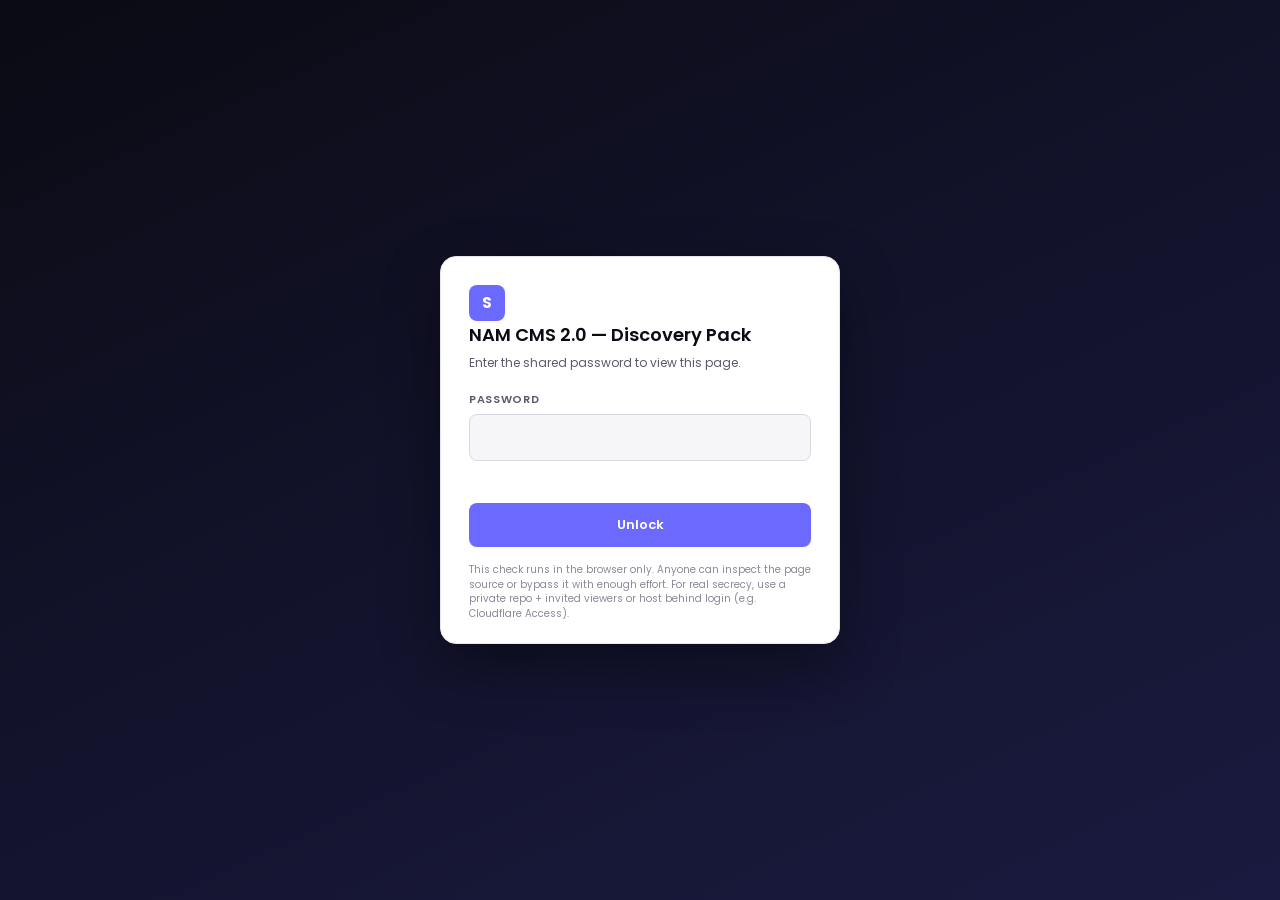
==== commit addfe174: "Add client-side password gate for GitHub Pages (SHA-256 + session) Made-with: Cursor" ====
--- a/index.html
+++ b/index.html
@@ -248,9 +248,63 @@
   /* ══ FOOTER ══ */
   .app-footer { padding: 16px 32px; background: var(--paper-2); border-top: 1px solid var(--line); text-align: center; }
   .app-footer span { font-size: 11px; color: var(--ink-4); }
+
+  /* ══ CLIENT-SIDE PASSWORD GATE (GitHub Pages cannot enforce server-side auth) ══ */
+  body.auth-pending { overflow: hidden; }
+  .auth-gate {
+    position: fixed; inset: 0; z-index: 9999;
+    display: flex; align-items: center; justify-content: center;
+    padding: 24px;
+    background: linear-gradient(155deg, var(--ink) 0%, #12122a 45%, #1a1a40 100%);
+  }
+  .auth-gate[hidden] { display: none !important; }
+  .auth-card {
+    width: 100%; max-width: 400px;
+    background: var(--surface); border-radius: 16px;
+    padding: 28px 28px 22px;
+    box-shadow: 0 24px 56px rgba(0,0,0,0.4);
+    border: 1px solid var(--line);
+  }
+  .auth-brand { margin-bottom: 20px; }
+  .auth-title { font-size: 18px; font-weight: 600; color: var(--ink); }
+  .auth-subtitle { font-size: 12px; color: var(--ink-3); margin-top: 6px; line-height: 1.45; }
+  .auth-label { display: block; font-size: 11px; font-weight: 600; color: var(--ink-3); margin-bottom: 6px; text-transform: uppercase; letter-spacing: 0.06em; }
+  .auth-input {
+    width: 100%; padding: 12px 14px; font-size: 14px; font-family: var(--font-sans);
+    border: 1px solid var(--line-2); border-radius: 8px; background: var(--paper);
+    color: var(--ink);
+  }
+  .auth-input:focus { outline: none; border-color: var(--indigo); box-shadow: 0 0 0 3px var(--indigo-100); }
+  .auth-error { min-height: 20px; margin-top: 8px; font-size: 12px; color: var(--error); font-weight: 500; }
+  .auth-btn {
+    width: 100%; margin-top: 14px; padding: 12px 16px; font-size: 13px; font-weight: 600;
+    font-family: var(--font-sans); color: white; background: var(--indigo); border: none;
+    border-radius: 8px; cursor: pointer;
+  }
+  .auth-btn:hover { background: var(--indigo-700); }
+  .auth-note { margin-top: 16px; font-size: 10px; color: var(--ink-4); line-height: 1.45; }
 </style>
 </head>
-<body>
+<body class="auth-pending">
+
+<div id="auth-gate" class="auth-gate" role="dialog" aria-labelledby="auth-title">
+  <div class="auth-card">
+    <div class="auth-brand">
+      <div class="app-logo" style="width:36px;height:36px;font-size:15px;">S</div>
+      <div id="auth-title" class="auth-title">NAM CMS 2.0 — Discovery Pack</div>
+      <p class="auth-subtitle">Enter the shared password to view this page.</p>
+    </div>
+    <form id="auth-form">
+      <label class="auth-label" for="auth-password">Password</label>
+      <input type="password" id="auth-password" name="password" class="auth-input" required autocomplete="current-password" />
+      <p id="auth-error" class="auth-error" role="alert"></p>
+      <button type="submit" class="auth-btn">Unlock</button>
+      <p class="auth-note">This check runs in the browser only. Anyone can inspect the page source or bypass it with enough effort. For real secrecy, use a private repo + invited viewers or host behind login (e.g. Cloudflare Access).</p>
+    </form>
+  </div>
+</div>
+
+<div id="site-root" hidden>
 
 <!-- ══ HEADER ══ -->
 <div class="app-header">
@@ -688,10 +742,54 @@
   <span>Symphony © 2026 · NAM CMS 2.0 Discovery Pack · Based on TheyDo export, CMS 2 capability doc, requirements workshop transcripts (37 sessions), storyboards, and Slack</span>
 </div>
 
+</div><!-- #site-root -->
+
 <script>
+(function () {
+  /* Change password: replace SHA-256 hex of your new passphrase (echo -n 'YourPass' | shasum -a 256) */
+  var PASSWORD_HASH_HEX = 'c5e52e9a59c873f994a695e2105d66c9fc41c7ce623aaa755db69685edff4118';
+  var STORAGE_KEY = 'nam_discovery_auth_v1';
+
+  function sha256Hex(text) {
+    var buf = new TextEncoder().encode(text);
+    return crypto.subtle.digest('SHA-256', buf).then(function (hash) {
+      return Array.from(new Uint8Array(hash)).map(function (b) { return b.toString(16).padStart(2, '0'); }).join('');
+    });
+  }
+
+  function revealSite() {
+    document.getElementById('auth-gate').hidden = true;
+    document.getElementById('site-root').hidden = false;
+    document.body.classList.remove('auth-pending');
+  }
+
+  document.addEventListener('DOMContentLoaded', function () {
+    if (sessionStorage.getItem(STORAGE_KEY) === '1') {
+      revealSite();
+      return;
+    }
+    var form = document.getElementById('auth-form');
+    var input = document.getElementById('auth-password');
+    var err = document.getElementById('auth-error');
+    form.addEventListener('submit', function (e) {
+      e.preventDefault();
+      err.textContent = '';
+      sha256Hex(input.value).then(function (h) {
+        if (h === PASSWORD_HASH_HEX) {
+          sessionStorage.setItem(STORAGE_KEY, '1');
+          input.value = '';
+          revealSite();
+        } else {
+          err.textContent = 'Incorrect password.';
+        }
+      });
+    });
+  });
+})();
+
 function showTab(id, btn) {
-  document.querySelectorAll('.tab-btn').forEach(b => b.classList.remove('active'));
-  document.querySelectorAll('.tab-panel').forEach(p => p.classList.remove('active'));
+  document.querySelectorAll('.tab-btn').forEach(function (b) { b.classList.remove('active'); });
+  document.querySelectorAll('.tab-panel').forEach(function (p) { p.classList.remove('active'); });
   document.getElementById('tab-' + id).classList.add('active');
   btn.classList.add('active');
 }
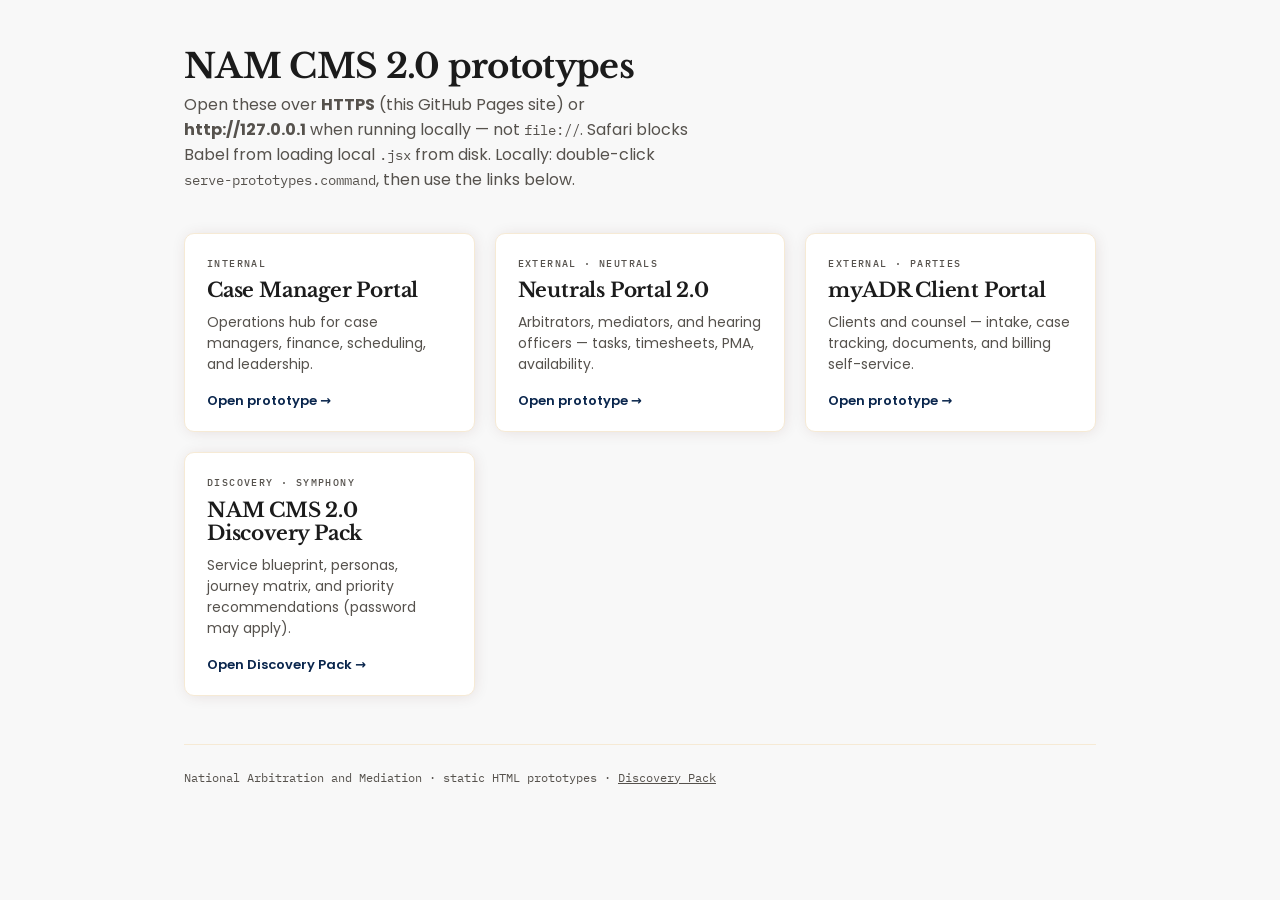
==== commit 22653461: "Initial commit: NAM prototypes + GitHub Pages workflow Co-authored-by: Cursor <cursoragent@cursor.co" ====
--- a/index.html
+++ b/index.html
@@ -1,798 +1,137 @@
 <!DOCTYPE html>
 <html lang="en">
 <head>
-<meta charset="UTF-8">
-<meta name="viewport" content="width=device-width, initial-scale=1.0">
-<title>NAM CMS 2.0 — Discovery Pack</title>
-<style>
-  @import url('https://fonts.googleapis.com/css2?family=Poppins:wght@300;400;500;600;700&display=swap');
+  <meta charset="utf-8" />
+  <meta name="viewport" content="width=device-width, initial-scale=1" />
+  <title>NAM CMS 2.0 · Prototypes</title>
+  <link rel="stylesheet" href="./nam-design-system/tokens.css" />
+  <style>
+    :root {
+      --primary: #0a264d;
+    }
+    * { box-sizing: border-box; }
+    body {
+      margin: 0;
+      min-height: 100vh;
+      background: var(--bg-1);
+      color: var(--fg-1);
+      font-family: var(--font-sans);
+      font-size: 15px;
+      line-height: 1.55;
+      -webkit-font-smoothing: antialiased;
+    }
+    .wrap {
+      max-width: 960px;
+      margin: 0 auto;
+      padding: 48px 24px 64px;
+    }
+    h1 {
+      font-family: var(--font-serif);
+      font-size: 34px;
+      font-weight: 700;
+      letter-spacing: -0.02em;
+      margin: 0 0 8px;
+      color: var(--fg-1);
+    }
+    .lede {
+      color: var(--fg-2);
+      margin: 0 0 40px;
+      max-width: 52ch;
+    }
+    .grid {
+      display: grid;
+      gap: 20px;
+      grid-template-columns: repeat(auto-fill, minmax(260px, 1fr));
+    }
+    a.card-link {
+      display: block;
+      text-decoration: none;
+      color: inherit;
+      background: #fff;
+      border: 1px solid var(--stroke-1);
+      border-radius: var(--radius-xl);
+      box-shadow: var(--shadow-sm);
+      padding: 22px 22px 20px;
+      transition: box-shadow 0.15s ease, border-color 0.15s ease;
+    }
+    a.card-link:hover {
+      border-color: var(--stroke-2);
+      box-shadow: var(--shadow-md);
+    }
+    .eyebrow {
+      font-family: var(--font-mono);
+      font-size: 10px;
+      letter-spacing: 0.14em;
+      text-transform: uppercase;
+      color: var(--fg-2);
+      font-weight: 500;
+      margin-bottom: 8px;
+    }
+    .card-link h2 {
+      font-family: var(--font-serif);
+      font-size: 20px;
+      font-weight: 700;
+      margin: 0 0 10px;
+      color: var(--fg-1);
+    }
+    .card-link p {
+      margin: 0;
+      font-size: 14px;
+      color: var(--fg-2);
+      line-height: 1.5;
+    }
+    .go {
+      margin-top: 16px;
+      font-size: 13px;
+      font-weight: 600;
+      color: var(--primary);
+    }
+    footer {
+      margin-top: 48px;
+      padding-top: 24px;
+      border-top: 1px solid var(--stroke-1);
+      font-size: 12px;
+      color: var(--fg-2);
+      font-family: var(--font-mono);
+    }
+  </style>
+</head>
+<body>
+  <div class="wrap">
+    <h1>NAM CMS 2.0 prototypes</h1>
+    <p class="lede">Open these over <strong>HTTPS</strong> (this GitHub Pages site) or <strong>http://127.0.0.1</strong> when running locally — not <code>file://</code>. Safari blocks Babel from loading local <code>.jsx</code> from disk. Locally: double-click <code>serve-prototypes.command</code>, then use the links below.</p>
 
-  :root {
-    color-scheme: light;
-    --indigo: #6C69FF; --indigo-50: #F2F1FF; --indigo-100: #E4E3FF;
-    --indigo-200: #C9C7FF; --indigo-700: #4441D9; --indigo-900: #1B1A66;
-    --ink: #0B0B14; --ink-2: #2A2A38; --ink-3: #5A5A6B; --ink-4: #8A8A99;
-    --line: #E6E6EC; --line-2: #D8D8E0; --paper: #F6F6F9; --paper-2: #EDEDF2;
-    --surface: #FFFFFF;
-    --success: #18A957; --success-bg: #E8F7EE;
-    --warn: #C77700; --warn-bg: #FFF4E0;
-    --error: #D6334B; --error-bg: #FCE7EB;
-    --font-sans: "Poppins", system-ui, -apple-system, "Segoe UI", Roboto, sans-serif;
-    --phase-w: 280px; --row-label-w: 160px;
-    --c-ae: #6C69FF; --c-cm: #0891B2; --c-fin: #D6334B;
-    --c-sched: #7C3AED; --c-mgmt: #374151;
-    --c-client: #C77700; --c-neutral: #18A957;
-  }
-  * { box-sizing: border-box; margin: 0; padding: 0; }
-  body { font-family: var(--font-sans); background: var(--paper); color: var(--ink); min-height: 100vh; }
+    <div class="grid">
+      <a class="card-link" href="./NAM%20CaseManagerPortal/NAM%20Case%20Manager%20Portal.html">
+        <div class="eyebrow">Internal</div>
+        <h2>Case Manager Portal</h2>
+        <p>Operations hub for case managers, finance, scheduling, and leadership.</p>
+        <div class="go">Open prototype →</div>
+      </a>
 
-  /* ══ HEADER ══ */
-  .app-header {
-    background: var(--ink); color: white; padding: 16px 32px;
-    display: flex; align-items: center; gap: 16px;
-    position: sticky; top: 0; z-index: 200;
-    box-shadow: 0 2px 8px rgba(0,0,0,0.3);
-  }
-  .app-logo { width: 32px; height: 32px; background: var(--indigo); border-radius: 8px;
-    display: flex; align-items: center; justify-content: center;
-    font-weight: 700; font-size: 14px; color: white; flex-shrink: 0; }
-  .app-title { font-size: 15px; font-weight: 600; }
-  .app-sub { font-size: 11px; color: var(--ink-4); margin-top: 2px; }
-  .app-date { font-size: 11px; color: var(--ink-4); margin-left: auto; white-space: nowrap; }
+      <a class="card-link" href="./Neutrals%20Portal%202.0/Neutrals%20Portal.html">
+        <div class="eyebrow">External · Neutrals</div>
+        <h2>Neutrals Portal 2.0</h2>
+        <p>Arbitrators, mediators, and hearing officers — tasks, timesheets, PMA, availability.</p>
+        <div class="go">Open prototype →</div>
+      </a>
 
-  /* ══ TAB NAV ══ */
-  .tab-nav {
-    display: flex; gap: 0; background: var(--surface);
-    border-bottom: 2px solid var(--line-2);
-    position: sticky; top: 65px; z-index: 190;
-    padding: 0 32px;
-    box-shadow: 0 1px 4px rgba(11,11,20,0.06);
-  }
-  .tab-btn {
-    padding: 14px 22px; font-size: 12px; font-weight: 500;
-    color: var(--ink-3); cursor: pointer; border: none; background: none;
-    border-bottom: 2px solid transparent; margin-bottom: -2px;
-    transition: all 0.15s; font-family: var(--font-sans);
-    display: flex; align-items: center; gap: 8px; white-space: nowrap;
-  }
-  .tab-btn:hover:not(.active) { color: var(--ink-2); background: var(--paper); }
-  .tab-btn.active { color: var(--indigo); border-bottom-color: var(--indigo); font-weight: 600; }
-  .tab-num {
-    width: 18px; height: 18px; border-radius: 50%; background: var(--paper-2);
-    display: flex; align-items: center; justify-content: center;
-    font-size: 9px; font-weight: 700; color: var(--ink-3); flex-shrink: 0;
-  }
-  .tab-btn.active .tab-num { background: var(--indigo); color: white; }
+      <a class="card-link" href="./NAM%20Client%20Portal/index.html">
+        <div class="eyebrow">External · Parties</div>
+        <h2>myADR Client Portal</h2>
+        <p>Clients and counsel — intake, case tracking, documents, and billing self-service.</p>
+        <div class="go">Open prototype →</div>
+      </a>
 
-  /* ══ TAB PANELS ══ */
-  .tab-panel { display: none; }
-  .tab-panel.active { display: block; }
-
-  /* ══════════════════════════════════════
-     BLUEPRINT STYLES
-  ══════════════════════════════════════ */
-  .status-strip {
-    background: var(--indigo-900); padding: 10px 32px;
-    display: flex; align-items: center; gap: 0; overflow-x: auto;
-  }
-  .status-item { display: flex; align-items: center; gap: 8px; white-space: nowrap; }
-  .status-badge { font-size: 10px; font-weight: 600; padding: 3px 10px; border-radius: 999px;
-    letter-spacing: 0.05em; text-transform: uppercase; color: white; }
-  .status-arrow { color: var(--ink-4); margin: 0 6px; font-size: 12px; }
-  .s-new { background: #4441D9; } .s-pending { background: #C77700; }
-  .s-waiting { background: #8A8A99; } .s-received { background: #18A957; }
-  .s-signed { background: #6C69FF; } .s-scheduled { background: #0891B2; }
-  .s-heard { background: #7C3AED; } .s-closed { background: #374151; }
-
-  .bp-legend { padding: 10px 32px; display: flex; align-items: center; gap: 20px;
-    background: var(--surface); border-bottom: 1px solid var(--line); flex-wrap: wrap; }
-  .legend-label { font-size: 11px; font-weight: 600; color: var(--ink-3);
-    text-transform: uppercase; letter-spacing: 0.06em; margin-right: 4px; }
-  .legend-item { display: flex; align-items: center; gap: 6px; font-size: 11px; color: var(--ink-2); }
-  .legend-dot { width: 10px; height: 10px; border-radius: 50%; flex-shrink: 0; }
-  .dot-pain { background: var(--error); } .dot-need { background: var(--indigo); }
-  .dot-gain { background: var(--success); } .dot-obs { background: var(--ink-4); }
-
-  .blueprint-wrapper { overflow-x: auto; padding: 24px 0 48px 0; }
-  .blueprint {
-    display: grid;
-    grid-template-columns: var(--row-label-w) repeat(7, var(--phase-w));
-    min-width: calc(var(--row-label-w) + 7 * var(--phase-w));
-  }
-
-  .phase-header-spacer { background: var(--surface); border-right: 2px solid var(--line-2);
-    border-bottom: 2px solid var(--indigo); padding: 16px;
-    position: sticky; left: 0; z-index: 10; }
-  .phase-header { padding: 16px; border-right: 1px solid var(--line);
-    border-bottom: 2px solid var(--indigo); background: var(--indigo-900);
-    color: white; text-align: center; }
-  .phase-num { font-size: 10px; font-weight: 500; color: var(--indigo-200);
-    text-transform: uppercase; letter-spacing: 0.08em; margin-bottom: 4px; }
-  .phase-name { font-size: 13px; font-weight: 600; color: white; line-height: 1.3; }
-  .phase-steps { margin-top: 6px; display: flex; flex-wrap: wrap; gap: 3px; justify-content: center; }
-  .phase-step { font-size: 9px; background: rgba(255,255,255,0.12);
-    color: rgba(255,255,255,0.8); padding: 2px 6px; border-radius: 4px; }
-
-  .bp-section-header { grid-column: 1 / -1; background: var(--paper-2);
-    border-top: 1px solid var(--line-2); border-bottom: 1px solid var(--line);
-    padding: 8px 16px; font-size: 10px; font-weight: 600; text-transform: uppercase;
-    letter-spacing: 0.08em; color: var(--ink-3); display: flex; align-items: center; gap: 8px; }
-  .bp-section-header::before { content: ''; width: 3px; height: 14px;
-    background: var(--indigo); border-radius: 2px; }
-
-  .row-label { background: var(--surface); border-right: 2px solid var(--line-2);
-    border-bottom: 1px solid var(--line); padding: 14px 16px;
-    position: sticky; left: 0; z-index: 5;
-    display: flex; flex-direction: column; justify-content: flex-start; gap: 4px; }
-  .row-label-name { font-size: 12px; font-weight: 600; color: var(--ink-2); line-height: 1.3; }
-  .row-label-desc { font-size: 10px; color: var(--ink-4); line-height: 1.4; }
-
-  .actor-client .row-label { border-left: 3px solid #0891B2; }
-  .actor-internal .row-label { border-left: 3px solid var(--indigo); }
-  .actor-neutral .row-label { border-left: 3px solid var(--success); }
-
-  .cell { border-right: 1px solid var(--line); border-bottom: 1px solid var(--line);
-    padding: 12px; background: var(--surface); vertical-align: top;
-    min-height: 120px; display: flex; flex-direction: column; gap: 6px; }
-  .cell.muted { background: var(--paper); }
-  .cell.highlight { background: var(--indigo-50); }
-
-  .card { border-radius: 6px; padding: 7px 9px; font-size: 11px; line-height: 1.4;
-    display: flex; flex-direction: column; gap: 3px; }
-  .card-pain { background: var(--error-bg); border-left: 3px solid var(--error); color: var(--ink-2); }
-  .card-need { background: var(--indigo-50); border-left: 3px solid var(--indigo); color: var(--ink-2); }
-  .card-gain { background: var(--success-bg); border-left: 3px solid var(--success); color: var(--ink-2); }
-  .card-obs { background: var(--paper-2); border-left: 3px solid var(--ink-4); color: var(--ink-3); }
-  .card-type { font-size: 9px; font-weight: 700; text-transform: uppercase; letter-spacing: 0.07em; opacity: 0.7; }
-  .card-score { font-size: 9px; font-weight: 600; margin-left: auto; align-self: flex-start; }
-  .card-header { display: flex; align-items: center; gap: 4px; }
-  .card-title { font-weight: 600; font-size: 11px; flex: 1; }
-  .card-body { font-size: 10px; color: var(--ink-3); }
-
-  .action { font-size: 11px; color: var(--ink-2); padding: 5px 8px;
-    background: var(--paper); border-radius: 5px; border: 1px solid var(--line); line-height: 1.4; }
-  .action strong { color: var(--ink); }
-
-  .touchpoint { display: inline-flex; align-items: center; gap: 5px; font-size: 10px;
-    font-weight: 500; padding: 3px 8px; border-radius: 999px; border: 1px solid var(--line-2);
-    background: white; color: var(--ink-2); }
-  .tp-icon { font-size: 12px; }
-  .sys-tag { font-size: 10px; background: var(--indigo-100); color: var(--indigo-700);
-    padding: 2px 7px; border-radius: 4px; display: inline-block; font-weight: 500; }
-  .critical { outline: 2px solid var(--error); outline-offset: -2px; }
-
-  /* ══════════════════════════════════════
-     SHARED SECTION STYLES (personas / matrix / priority)
-  ══════════════════════════════════════ */
-  .inner-pad { padding: 32px; }
-  .section-eyebrow { font-size: 10px; font-weight: 600; text-transform: uppercase;
-    letter-spacing: 0.08em; color: var(--ink-3); margin-bottom: 24px;
-    display: flex; align-items: center; gap: 8px; }
-  .section-eyebrow::before { content: ''; width: 24px; height: 1px; background: var(--indigo); }
-
-  /* ══ PERSONAS ══ */
-  .personas-grid { display: grid; grid-template-columns: repeat(auto-fill, minmax(300px, 1fr)); gap: 16px; }
-  .persona-card { background: var(--surface); border: 1px solid var(--line); border-radius: 12px;
-    padding: 20px; display: flex; flex-direction: column; gap: 12px; transition: box-shadow 0.2s; }
-  .persona-card:hover { box-shadow: 0 4px 12px rgba(11,11,20,0.08); }
-  .persona-header { display: flex; align-items: flex-start; gap: 12px; }
-  .persona-avatar { width: 44px; height: 44px; border-radius: 10px; flex-shrink: 0;
-    display: flex; align-items: center; justify-content: center; font-size: 20px; }
-  .persona-meta { flex: 1; }
-  .persona-name { font-size: 14px; font-weight: 600; color: var(--ink); }
-  .persona-role { font-size: 11px; color: var(--ink-4); margin-top: 2px; }
-  .persona-type-badge { font-size: 9px; font-weight: 700; text-transform: uppercase;
-    letter-spacing: 0.07em; padding: 2px 8px; border-radius: 999px; display: inline-block; margin-top: 4px; }
-  .badge-internal { background: var(--indigo-50); color: var(--indigo-700); }
-  .badge-external { background: var(--warn-bg); color: var(--warn); }
-  .badge-neutral-actor { background: var(--success-bg); color: var(--success); }
-  .persona-stat-row { display: flex; gap: 8px; flex-wrap: wrap; }
-  .persona-stat { flex: 1; min-width: 80px; background: var(--paper); border-radius: 8px; padding: 8px 10px; text-align: center; }
-  .persona-stat-val { font-size: 18px; font-weight: 700; }
-  .persona-stat-lbl { font-size: 9px; color: var(--ink-4); text-transform: uppercase; letter-spacing: 0.05em; margin-top: 2px; }
-  .persona-section-title { font-size: 10px; font-weight: 600; text-transform: uppercase; letter-spacing: 0.06em; color: var(--ink-3); }
-  .tag-list { display: flex; flex-wrap: wrap; gap: 5px; margin-top: 6px; }
-  .tag { font-size: 10px; padding: 3px 8px; border-radius: 5px; background: var(--paper-2); color: var(--ink-2); font-weight: 500; }
-  .tag.pain { background: var(--error-bg); color: var(--error); }
-  .tag.need { background: var(--indigo-50); color: var(--indigo-700); }
-  .tag.gain { background: var(--success-bg); color: var(--success); }
-  .quote { font-size: 11px; color: var(--ink-3); font-style: italic; line-height: 1.5;
-    border-left: 3px solid var(--line-2); padding-left: 10px; }
-
-  /* ══ MATRIX ══ */
-  .matrix-wrapper { overflow-x: auto; }
-  .matrix { border-collapse: collapse; width: 100%; min-width: 900px; }
-  .matrix th, .matrix td { border: 1px solid var(--line); padding: 0; }
-  .matrix thead th { background: var(--indigo-900); color: white;
-    font-size: 11px; font-weight: 600; padding: 10px 14px; text-align: center; }
-  .matrix thead th:first-child { background: var(--ink); text-align: left; }
-  .matrix tbody td:first-child { background: var(--surface); padding: 12px 14px;
-    font-size: 11px; font-weight: 600; color: var(--ink-2);
-    position: sticky; left: 0; border-right: 2px solid var(--line-2); white-space: nowrap; }
-  .matrix-cell { padding: 10px 12px; text-align: center; font-size: 11px;
-    display: flex; flex-direction: column; align-items: center; gap: 4px; }
-  .involvement-dot { width: 28px; height: 28px; border-radius: 50%;
-    display: flex; align-items: center; justify-content: center;
-    font-size: 11px; font-weight: 700; color: white; }
-  .inv-primary { background: var(--indigo); } .inv-secondary { background: var(--ink-4); }
-  .inv-none { background: var(--paper-2); } .inv-pain { background: var(--error); }
-  .inv-gain { background: var(--success); }
-  .inv-label { font-size: 9px; color: var(--ink-4); }
-  .matrix-legend { display: flex; gap: 16px; margin-top: 16px; flex-wrap: wrap; }
-  .ml-item { display: flex; align-items: center; gap: 8px; font-size: 11px; color: var(--ink-3); }
-
-  /* ══ PRIORITY ══ */
-  .priority-section { margin-bottom: 36px; }
-  .priority-title { font-size: 13px; font-weight: 700; color: var(--ink);
-    display: flex; align-items: center; gap: 10px; margin-bottom: 16px; }
-  .priority-badge { width: 28px; height: 28px; border-radius: 50%;
-    display: flex; align-items: center; justify-content: center;
-    font-size: 12px; font-weight: 700; color: white; flex-shrink: 0; }
-  .p1 { background: var(--error); } .p2 { background: var(--warn); } .p3 { background: var(--indigo); }
-  .priority-cards { display: grid; grid-template-columns: repeat(auto-fill, minmax(280px, 1fr)); gap: 12px; }
-  .priority-card { background: var(--surface); border: 1px solid var(--line); border-radius: 10px; padding: 16px;
-    display: flex; flex-direction: column; gap: 10px; }
-  .pcard-header { display: flex; align-items: center; gap: 10px; }
-  .pcard-avatar { width: 32px; height: 32px; border-radius: 8px;
-    display: flex; align-items: center; justify-content: center; font-size: 16px; flex-shrink: 0; }
-  .pcard-name { font-size: 12px; font-weight: 600; color: var(--ink); }
-  .pcard-phase { font-size: 10px; color: var(--ink-4); }
-  .pcard-metric { display: flex; align-items: center; gap: 6px; }
-  .pcard-metric-bar { flex: 1; height: 4px; background: var(--paper-2); border-radius: 2px; overflow: hidden; }
-  .pcard-metric-fill { height: 100%; border-radius: 2px; }
-  .pcard-metric-val { font-size: 10px; font-weight: 600; color: var(--ink-3); width: 30px; text-align: right; }
-  .pcard-metric-lbl { font-size: 10px; color: var(--ink-4); width: 60px; }
-  .pcard-rationale { font-size: 11px; color: var(--ink-3); line-height: 1.5; }
-  .pcard-outcome { font-size: 10px; font-weight: 600; color: var(--success); display: flex; align-items: center; gap: 4px; }
-
-  /* ══ FOOTER ══ */
-  .app-footer { padding: 16px 32px; background: var(--paper-2); border-top: 1px solid var(--line); text-align: center; }
-  .app-footer span { font-size: 11px; color: var(--ink-4); }
-
-  /* ══ CLIENT-SIDE PASSWORD GATE (GitHub Pages cannot enforce server-side auth) ══ */
-  body.auth-pending { overflow: hidden; }
-  .auth-gate {
-    position: fixed; inset: 0; z-index: 9999;
-    display: flex; align-items: center; justify-content: center;
-    padding: 24px;
-    background: linear-gradient(155deg, var(--ink) 0%, #12122a 45%, #1a1a40 100%);
-  }
-  .auth-gate[hidden] { display: none !important; }
-  .auth-card {
-    width: 100%; max-width: 400px;
-    background: var(--surface); border-radius: 16px;
-    padding: 28px 28px 22px;
-    box-shadow: 0 24px 56px rgba(0,0,0,0.4);
-    border: 1px solid var(--line);
-  }
-  .auth-brand { margin-bottom: 20px; }
-  .auth-title { font-size: 18px; font-weight: 600; color: var(--ink); }
-  .auth-subtitle { font-size: 12px; color: var(--ink-3); margin-top: 6px; line-height: 1.45; }
-  .auth-label { display: block; font-size: 11px; font-weight: 600; color: var(--ink-3); margin-bottom: 6px; text-transform: uppercase; letter-spacing: 0.06em; }
-  .auth-input {
-    width: 100%; padding: 12px 14px; font-size: 14px; font-family: var(--font-sans);
-    border: 1px solid var(--line-2); border-radius: 8px; background: var(--paper);
-    color: var(--ink);
-  }
-  .auth-input:focus { outline: none; border-color: var(--indigo); box-shadow: 0 0 0 3px var(--indigo-100); }
-  .auth-error { min-height: 20px; margin-top: 8px; font-size: 12px; color: var(--error); font-weight: 500; }
-  .auth-btn {
-    width: 100%; margin-top: 14px; padding: 12px 16px; font-size: 13px; font-weight: 600;
-    font-family: var(--font-sans); color: white; background: var(--indigo); border: none;
-    border-radius: 8px; cursor: pointer;
-  }
-  .auth-btn:hover { background: var(--indigo-700); }
-  .auth-note { margin-top: 16px; font-size: 10px; color: var(--ink-4); line-height: 1.45; }
-</style>
-</head>
-<body class="auth-pending">
-
-<div id="auth-gate" class="auth-gate" role="dialog" aria-labelledby="auth-title">
-  <div class="auth-card">
-    <div class="auth-brand">
-      <div class="app-logo" style="width:36px;height:36px;font-size:15px;">S</div>
-      <div id="auth-title" class="auth-title">NAM CMS 2.0 — Discovery Pack</div>
-      <p class="auth-subtitle">Enter the shared password to view this page.</p>
-    </div>
-    <form id="auth-form">
-      <label class="auth-label" for="auth-password">Password</label>
-      <input type="password" id="auth-password" name="password" class="auth-input" required autocomplete="current-password" />
-      <p id="auth-error" class="auth-error" role="alert"></p>
-      <button type="submit" class="auth-btn">Unlock</button>
-      <p class="auth-note">This check runs in the browser only. Anyone can inspect the page source or bypass it with enough effort. For real secrecy, use a private repo + invited viewers or host behind login (e.g. Cloudflare Access).</p>
-    </form>
-  </div>
-</div>
-
-<div id="site-root" hidden>
-
-<!-- ══ HEADER ══ -->
-<div class="app-header">
-  <div class="app-logo">S</div>
-  <div>
-    <div class="app-title">NAM CMS 2.0 — Discovery Pack</div>
-    <div class="app-sub">Service Blueprint · Personas · Journey Matrix · Priority Recommendations</div>
-  </div>
-  <div class="app-date">Symphony · Apr 30, 2026</div>
-</div>
-
-<!-- ══ TAB NAV ══ -->
-<div class="tab-nav">
-  <button class="tab-btn active" onclick="showTab('blueprint', this)">
-    <span class="tab-num">1</span> Service Blueprint
-  </button>
-  <button class="tab-btn" onclick="showTab('personas', this)">
-    <span class="tab-num">2</span> Personas
-  </button>
-  <button class="tab-btn" onclick="showTab('matrix', this)">
-    <span class="tab-num">3</span> Journey × Persona Matrix
-  </button>
-  <button class="tab-btn" onclick="showTab('priority', this)">
-    <span class="tab-num">4</span> Priority Recommendations
-  </button>
-</div>
-
-<!-- ══════════════════════════════════════
-     TAB 1 — SERVICE BLUEPRINT
-══════════════════════════════════════ -->
-<div class="tab-panel active" id="tab-blueprint">
-
-  <div class="status-strip">
-    <span style="font-size:11px;color:var(--ink-4);margin-right:12px;white-space:nowrap;font-weight:600;">CASE STATUS LIFECYCLE</span>
-    <div class="status-item"><span class="status-badge s-new">NEW</span></div>
-    <span class="status-arrow">→</span>
-    <div class="status-item"><span class="status-badge s-pending">PENDING</span></div>
-    <span class="status-arrow">→</span>
-    <div class="status-item"><span class="status-badge s-waiting">WAITING</span></div>
-    <span class="status-arrow">→</span>
-    <div class="status-item"><span class="status-badge s-received">RECEIVED</span></div>
-    <span class="status-arrow">→</span>
-    <div class="status-item"><span class="status-badge s-signed">SIGNED</span></div>
-    <span class="status-arrow">→</span>
-    <div class="status-item"><span class="status-badge s-scheduled">SCHEDULED</span></div>
-    <span class="status-arrow">→</span>
-    <div class="status-item"><span class="status-badge s-heard">HEARD</span></div>
-    <span class="status-arrow">→</span>
-    <div class="status-item"><span class="status-badge s-closed">CLOSED</span></div>
-  </div>
-
-  <div class="bp-legend">
-    <span class="legend-label">Legend</span>
-    <div class="legend-item"><div class="legend-dot dot-pain"></div> Pain point</div>
-    <div class="legend-item"><div class="legend-dot dot-need"></div> User need</div>
-    <div class="legend-item"><div class="legend-dot dot-gain"></div> Opportunity / Gain</div>
-    <div class="legend-item"><div class="legend-dot dot-obs"></div> Observation</div>
-    <div style="margin-left:auto;font-size:11px;color:var(--ink-4);">Score = weighted severity from TheyDo · <strong style="color:var(--error)">Critical ≥ 0.75</strong></div>
-  </div>
-
-  <div class="blueprint-wrapper">
-  <div class="blueprint">
-
-    <div class="phase-header-spacer">
-      <div style="font-size:10px;font-weight:600;color:var(--ink-3);text-transform:uppercase;letter-spacing:0.06em;">Actor / Row</div>
-    </div>
-    <div class="phase-header"><div class="phase-num">Phase 1</div><div class="phase-name">Case Intake</div><div class="phase-steps"><span class="phase-step">Submission</span><span class="phase-step">Validation</span><span class="phase-step">Case creation</span></div></div>
-    <div class="phase-header"><div class="phase-num">Phase 2</div><div class="phase-name">Case Setup & DRA</div><div class="phase-steps"><span class="phase-step">DRA generation</span><span class="phase-step">DocuSign</span><span class="phase-step">Status tracking</span></div></div>
-    <div class="phase-header"><div class="phase-num">Phase 3</div><div class="phase-name">Neutral Selection</div><div class="phase-steps"><span class="phase-step">Roster review</span><span class="phase-step">Conflict check</span><span class="phase-step">Appointment</span></div></div>
-    <div class="phase-header"><div class="phase-num">Phase 4</div><div class="phase-name">Scheduling & Hearings</div><div class="phase-steps"><span class="phase-step">Pre-hearing</span><span class="phase-step">Scheduling</span><span class="phase-step">Zoom / In-person</span></div></div>
-    <div class="phase-header"><div class="phase-num">Phase 5</div><div class="phase-name">Document Management</div><div class="phase-steps"><span class="phase-step">Upload</span><span class="phase-step">Share</span><span class="phase-step">e-Sign</span></div></div>
-    <div class="phase-header"><div class="phase-num">Phase 6</div><div class="phase-name">Financial Processing</div><div class="phase-steps"><span class="phase-step">Invoicing</span><span class="phase-step">Payments</span><span class="phase-step">Neutral pay</span><span class="phase-step">Reconciliation</span></div></div>
-    <div class="phase-header"><div class="phase-num">Phase 7</div><div class="phase-name">Reporting & Close</div><div class="phase-steps"><span class="phase-step">Case close</span><span class="phase-step">Reports</span><span class="phase-step">Audit trail</span></div></div>
-
-    <!-- EXTERNAL CLIENT -->
-    <div class="bp-section-header">External Client / Claimant</div>
-    <div class="row-label actor-client"><div class="row-label-name">Customer Actions</div><div class="row-label-desc">What the client does</div></div>
-    <div class="cell actor-client"><div class="action">Submits case via <strong>intake wizard</strong> (voluntary / contractual branch)</div><div class="action">Selects case type → employment / consumer / commercial</div><div class="action">Uploads proof of service, contract, fee waiver</div><div class="action">Pays filing fee via payment portal</div><div class="card card-pain"><div class="card-header"><span class="card-type">Pain</span><span class="card-title">Difficulty uploading proof of service & payment</span><span class="card-score" style="color:var(--error)">0.04</span></div></div><div class="card card-need"><div class="card-header"><span class="card-type">Need</span><span class="card-title">Clear form submission instructions</span><span class="card-score" style="color:var(--indigo)">0.03</span></div></div></div>
-    <div class="cell actor-client"><div class="action">Receives case number + status confirmation</div><div class="action">Signs DRA via DocuSign (voluntary cases)</div><div class="card card-need"><div class="card-header"><span class="card-type">Need</span><span class="card-title">Automated DocuSign reminders</span><span class="card-score" style="color:var(--indigo)">0.07</span></div></div><div class="card card-obs"><div class="card-header"><span class="card-type">Obs</span><span class="card-title">Some neutrals refuse digital signatures</span><span class="card-score">0.12</span></div></div></div>
-    <div class="cell actor-client muted"><div class="action">Reviews proposed neutrals (commercial only)</div><div class="action">Accepts or strikes from roster</div><div class="card card-obs"><div class="card-header"><span class="card-type">Obs</span><span class="card-title">Neutral selection precedes scheduling in commercial cases</span></div></div></div>
-    <div class="cell actor-client"><div class="action">Receives hearing date + Zoom / location details</div><div class="action">Requests pre-hearing conference via portal</div><div class="action">Attends hearing</div><div class="card card-need"><div class="card-header"><span class="card-type">Need</span><span class="card-title">Consolidated calendar view of case events</span><span class="card-score" style="color:var(--indigo)">0.15</span></div></div></div>
-    <div class="cell actor-client"><div class="action">Uploads case documents</div><div class="action">Accesses shared documents from NAM</div><div class="action">Submits prehearing materials via link</div><div class="card card-need"><div class="card-header"><span class="card-type">Need</span><span class="card-title">Link to upload prehearing submissions</span><span class="card-score" style="color:var(--indigo)">0.08</span></div></div></div>
-    <div class="cell actor-client"><div class="action">Views invoices online</div><div class="action">Pays via portal (ACH / card)</div><div class="action">Receives decision after payment (arbitration)</div><div class="card card-gain"><div class="card-header"><span class="card-type">Gain</span><span class="card-title">Automated fee collection & payment</span><span class="card-score" style="color:var(--success)">0.02</span></div></div><div class="card card-obs"><div class="card-header"><span class="card-type">Obs</span><span class="card-title">Decision shared only after payment</span></div></div></div>
-    <div class="cell actor-client muted"><div class="action">Receives case closure notification</div><div class="action">Accesses final decision / settlement documents</div></div>
-
-    <div class="row-label actor-client"><div class="row-label-name">Touchpoints</div><div class="row-label-desc">Channels & artefacts</div></div>
-    <div class="cell actor-client"><div class="touchpoint"><span class="tp-icon">💻</span> Client Portal</div><div class="touchpoint"><span class="tp-icon">📧</span> Email</div><div class="touchpoint"><span class="tp-icon">📞</span> Phone / Fax</div><div class="card card-obs"><div class="card-header"><span class="card-type">Obs</span><span class="card-title">Most new intakes via email and phone</span></div></div></div>
-    <div class="cell actor-client"><div class="touchpoint"><span class="tp-icon">✍️</span> DocuSign</div><div class="touchpoint"><span class="tp-icon">📧</span> Email</div></div>
-    <div class="cell actor-client muted"><div class="touchpoint"><span class="tp-icon">💻</span> Client Portal</div><div class="touchpoint"><span class="tp-icon">📧</span> Email</div></div>
-    <div class="cell actor-client"><div class="touchpoint"><span class="tp-icon">📅</span> Calendar invite</div><div class="touchpoint"><span class="tp-icon">🎥</span> Zoom</div><div class="touchpoint"><span class="tp-icon">💻</span> Client Portal</div></div>
-    <div class="cell actor-client"><div class="touchpoint"><span class="tp-icon">💻</span> Client Portal</div><div class="touchpoint"><span class="tp-icon">✍️</span> DocuSign</div></div>
-    <div class="cell actor-client"><div class="touchpoint"><span class="tp-icon">💻</span> Client Portal</div><div class="touchpoint"><span class="tp-icon">💳</span> Authorize.Net</div><div class="touchpoint"><span class="tp-icon">📧</span> Email / eFax</div></div>
-    <div class="cell actor-client muted"><div class="touchpoint"><span class="tp-icon">📧</span> Email</div><div class="touchpoint"><span class="tp-icon">💻</span> Client Portal</div></div>
-
-    <!-- INTERNAL NAM -->
-    <div class="bp-section-header">Internal NAM — Front Stage (Case Manager / AE)</div>
-    <div class="row-label actor-internal"><div class="row-label-name">Front Stage Actions</div><div class="row-label-desc">Visible to clients</div></div>
-    <div class="cell actor-internal"><div class="action">Receives intake via CMS / phone / email / fax</div><div class="action">Validates case info, chases missing data</div><div class="action">Sets case status → <strong>PENDING</strong></div><div class="card card-pain critical"><div class="card-header"><span class="card-type">Pain</span><span class="card-title">Difficulty extracting data from unstructured intake emails</span><span class="card-score" style="color:var(--error)">0.15</span></div></div><div class="card card-need"><div class="card-header"><span class="card-type">Need</span><span class="card-title">Human review step before filing</span><span class="card-score" style="color:var(--indigo)">0.12</span></div></div><div class="card card-need"><div class="card-header"><span class="card-type">Need</span><span class="card-title">Bulk upload & mass filing screen</span><span class="card-score" style="color:var(--indigo)">0.35</span></div></div></div>
-    <div class="cell actor-internal"><div class="action">Generates DRA, sends for signature</div><div class="action">Tracks signature status → <strong>WAITING → RECEIVED → SIGNED</strong></div><div class="action">Sets diary reminders for follow-up</div><div class="card card-pain"><div class="card-header"><span class="card-type">Pain</span><span class="card-title">Manual data entry & redundant processes</span><span class="card-score" style="color:var(--error)">0.37</span></div></div><div class="card card-need"><div class="card-header"><span class="card-type">Need</span><span class="card-title">Automation to reduce manual data entry</span><span class="card-score" style="color:var(--indigo)">0.50</span></div></div><div class="card card-obs"><div class="card-header"><span class="card-type">Obs</span><span class="card-title">Diary system is built-in task manager</span><span class="card-score">0.02</span></div></div></div>
-    <div class="cell actor-internal"><div class="action">Runs conflict check across case history</div><div class="action">Sends conflict disclosure to neutral</div><div class="action">Confirms neutral appointment</div><div class="card card-obs"><div class="card-header"><span class="card-type">Obs</span><span class="card-title">Neutral receives rules immediately on appointment</span></div></div><div class="card card-need"><div class="card-header"><span class="card-type">Need</span><span class="card-title">Automation of neutral appointment process</span><span class="card-score" style="color:var(--indigo)">0.05</span></div></div></div>
-    <div class="cell actor-internal highlight"><div class="action">Schedules hearings (date, neutral, location/Zoom)</div><div class="action">Records pre-hearing conferences in system</div><div class="action">Manages continued cases + adjournments</div><div class="card card-need critical"><div class="card-header"><span class="card-type">Need</span><span class="card-title">Improved workflow integration for scheduling & confirmations</span><span class="card-score" style="color:var(--indigo)">1.55</span></div></div><div class="card card-obs"><div class="card-header"><span class="card-type">Obs</span><span class="card-title">Pre-hearing conferences not previously recorded</span><span class="card-score">0.05</span></div></div><div class="card card-need"><div class="card-header"><span class="card-type">Need</span><span class="card-title">Scheduling options for in-person & online</span><span class="card-score" style="color:var(--indigo)">0.15</span></div></div></div>
-    <div class="cell actor-internal"><div class="action">Manages document upload, categorisation, sharing</div><div class="action">Controls access by party / role</div><div class="action">Sends docs to counsel (email / eFax)</div><div class="card card-need"><div class="card-header"><span class="card-type">Need</span><span class="card-title">Robust auditing & configurable document management</span><span class="card-score" style="color:var(--indigo)">0.29</span></div></div><div class="card card-need"><div class="card-header"><span class="card-type">Need</span><span class="card-title">Automated clause insertion in documents</span><span class="card-score" style="color:var(--indigo)">0.17</span></div></div></div>
-    <div class="cell actor-internal highlight"><div class="action">Generates invoices, processes payments</div><div class="action">Manages neutral compensation, splits, minimums</div><div class="action">Runs reconciliation reports (hearing counts vs. closed)</div><div class="card card-pain critical"><div class="card-header"><span class="card-type">Pain</span><span class="card-title">Inaccurate billing for batch hearings</span><span class="card-score" style="color:var(--error)">⚠ 2.90</span></div></div><div class="card card-need critical"><div class="card-header"><span class="card-type">Need</span><span class="card-title">Manual tracking of additional revenue on closed cases</span><span class="card-score" style="color:var(--indigo)">1.03</span></div></div><div class="card card-pain"><div class="card-header"><span class="card-type">Pain</span><span class="card-title">Overpayments & applying to other invoices</span><span class="card-score" style="color:var(--error)">0.76</span></div></div><div class="card card-need"><div class="card-header"><span class="card-type">Need</span><span class="card-title">Split payments & fee splits in mass filings</span><span class="card-score" style="color:var(--indigo)">0.17</span></div></div></div>
-    <div class="cell actor-internal"><div class="action">Closes case, generates audit trail</div><div class="action">Produces client status reports</div><div class="action">Runs operational / financial reports</div><div class="card card-need critical"><div class="card-header"><span class="card-type">Need</span><span class="card-title">Aggregated & comprehensive reports</span><span class="card-score" style="color:var(--indigo)">1.03</span></div></div><div class="card card-need critical"><div class="card-header"><span class="card-type">Need</span><span class="card-title">Flexible & user-friendly self-service reporting</span><span class="card-score" style="color:var(--indigo)">1.38</span></div></div><div class="card card-pain"><div class="card-header"><span class="card-type">Pain</span><span class="card-title">Limitations in current system for case/client status</span><span class="card-score" style="color:var(--error)">0.90</span></div></div></div>
-
-    <div class="row-label actor-internal"><div class="row-label-name">Back Stage Actions</div><div class="row-label-desc">Not visible to clients</div></div>
-    <div class="cell actor-internal muted"><div class="action">Case type routing logic (voluntary / contractual / mass)</div><div class="action">Duplicate detection</div><div class="action">Validation of input files (mass filing)</div><div class="card card-need"><div class="card-header"><span class="card-type">Need</span><span class="card-title">Validation process for input files</span><span class="card-score" style="color:var(--indigo)">1.13</span></div></div></div>
-    <div class="cell actor-internal muted"><div class="action">Status transitions enforced by system rules</div><div class="action">Custom stipulation rules applied by organisation</div><div class="action">Configurable workflows (low-code)</div><div class="card card-need"><div class="card-header"><span class="card-type">Need</span><span class="card-title">Role-based access & permission matrix</span><span class="card-score" style="color:var(--indigo)">⚠ 2.37</span></div></div></div>
-    <div class="cell actor-internal muted"><div class="action">Conflict check queries historical case data</div><div class="action">Neutral profile lookup (availability, rates, qualifications)</div></div>
-    <div class="cell actor-internal muted"><div class="action">Automated calendar / Zoom link generation</div><div class="action">Billable vs. non-billable hearing flagging</div><div class="action">Batch hearing linked to multiple cases (mass filing)</div><div class="card card-obs"><div class="card-header"><span class="card-type">Obs</span><span class="card-title">Automated handling of continued cases & hearing times</span><span class="card-score">0.98</span></div></div></div>
-    <div class="cell actor-internal muted"><div class="action">Document version control</div><div class="action">Role-based document access enforcement</div><div class="action">Automated note creation for system actions</div><div class="card card-obs"><div class="card-header"><span class="card-type">Obs</span><span class="card-title">Automated note creation for system-generated actions</span><span class="card-score">0.12</span></div></div></div>
-    <div class="cell actor-internal muted"><div class="action">Revenue recognised on hearing date (not close)</div><div class="action">Neutral minimum applied at hearing level (not case level)</div><div class="action">Time split proportionally across batched cases</div><div class="card card-pain"><div class="card-header"><span class="card-type">Pain</span><span class="card-title">Difficulty ensuring accurate journal entries</span><span class="card-score" style="color:var(--error)">0.23</span></div></div></div>
-    <div class="cell actor-internal muted"><div class="action">Immutable audit trail of all user actions</div><div class="action">Status change logged with timestamp + user</div><div class="action">Unused reports flagged for removal</div></div>
-
-    <div class="row-label actor-internal"><div class="row-label-name">Supporting Systems</div><div class="row-label-desc">Integrations & tools</div></div>
-    <div class="cell actor-internal muted"><div class="sys-tag">CMS 2.0 (Internal)</div><div class="sys-tag">HubSpot CRM</div><div class="sys-tag">myADR (legacy)</div></div>
-    <div class="cell actor-internal muted"><div class="sys-tag">DocuSign</div><div class="sys-tag">CMS 2.0</div><div class="sys-tag">Email / eFax</div></div>
-    <div class="cell actor-internal muted"><div class="sys-tag">CMS 2.0</div><div class="sys-tag">Neutral DB</div></div>
-    <div class="cell actor-internal muted"><div class="sys-tag">CMS 2.0</div><div class="sys-tag">Zoom</div><div class="sys-tag">Google Calendar</div></div>
-    <div class="cell actor-internal muted"><div class="sys-tag">CMS 2.0</div><div class="sys-tag">DocuSign</div><div class="sys-tag">SharePoint / Azure Blob</div></div>
-    <div class="cell actor-internal muted"><div class="sys-tag">CMS 2.0</div><div class="sys-tag">Authorize.Net</div><div class="sys-tag">Acumatica ERP</div><div class="sys-tag">eFax</div></div>
-    <div class="cell actor-internal muted"><div class="sys-tag">CMS 2.0</div><div class="sys-tag">Reporting module</div><div class="sys-tag">Acumatica</div></div>
-
-    <!-- NEUTRAL -->
-    <div class="bp-section-header">Neutral (Arbitrator / Mediator)</div>
-    <div class="row-label actor-neutral"><div class="row-label-name">Neutral Actions</div><div class="row-label-desc">Via Neutrals Portal</div></div>
-    <div class="cell actor-neutral muted"><div class="action" style="color:var(--ink-4);font-style:italic;">Not yet involved</div></div>
-    <div class="cell actor-neutral muted"><div class="action" style="color:var(--ink-4);font-style:italic;">Not yet involved</div></div>
-    <div class="cell actor-neutral"><div class="action">Reviews conflict disclosure from NAM</div><div class="action">Accepts or discloses conflict</div><div class="action">Receives case rules on appointment</div><div class="action">Receives progressively signed DRA copy</div><div class="card card-obs"><div class="card-header"><span class="card-type">Obs</span><span class="card-title">Neutral signs document last in process</span></div></div></div>
-    <div class="cell actor-neutral"><div class="action">Sets availability in Neutrals Portal</div><div class="action">Reviews pre-hearing submissions</div><div class="action">Conducts hearing (Zoom / in-person)</div><div class="action">Closes session</div><div class="card card-pain"><div class="card-header"><span class="card-type">Pain</span><span class="card-title">System issues disrupting neutral operations</span><span class="card-score" style="color:var(--error)">0.87</span></div></div></div>
-    <div class="cell actor-neutral"><div class="action">Accesses shared documents via Neutrals Portal</div><div class="action">Submits decision / award document</div><div class="action">Submits timesheet</div><div class="card card-need"><div class="card-header"><span class="card-type">Need</span><span class="card-title">Detailed time & task breakdown for neutrals</span><span class="card-score" style="color:var(--indigo)">0.06</span></div></div></div>
-    <div class="cell actor-neutral"><div class="action">Receives payment statement at month-end</div><div class="action">Reviews compensation breakdown</div><div class="card card-need"><div class="card-header"><span class="card-type">Need</span><span class="card-title">Track neutral rates & payments over time</span><span class="card-score" style="color:var(--indigo)">0.07</span></div></div><div class="card card-obs"><div class="card-header"><span class="card-type">Obs</span><span class="card-title">Neutrals paid at month-end of case closure</span></div></div></div>
-    <div class="cell actor-neutral muted"><div class="action" style="color:var(--ink-4);font-style:italic;">Not directly involved</div></div>
-
-    <div class="row-label actor-neutral"><div class="row-label-name">Neutral Touchpoints</div><div class="row-label-desc">Channels</div></div>
-    <div class="cell actor-neutral muted"></div><div class="cell actor-neutral muted"></div>
-    <div class="cell actor-neutral"><div class="touchpoint"><span class="tp-icon">📧</span> Email</div><div class="touchpoint"><span class="tp-icon">💻</span> Neutrals Portal</div></div>
-    <div class="cell actor-neutral"><div class="touchpoint"><span class="tp-icon">💻</span> Neutrals Portal</div><div class="touchpoint"><span class="tp-icon">🎥</span> Zoom</div></div>
-    <div class="cell actor-neutral"><div class="touchpoint"><span class="tp-icon">💻</span> Neutrals Portal</div><div class="touchpoint"><span class="tp-icon">✍️</span> DocuSign</div></div>
-    <div class="cell actor-neutral"><div class="touchpoint"><span class="tp-icon">💻</span> Neutrals Portal</div><div class="touchpoint"><span class="tp-icon">📧</span> Email</div></div>
-    <div class="cell actor-neutral muted"></div>
-
-    <div class="row-label actor-neutral"><div class="row-label-name">Supporting Systems</div><div class="row-label-desc">Integrations</div></div>
-    <div class="cell actor-neutral muted"></div><div class="cell actor-neutral muted"></div>
-    <div class="cell actor-neutral muted"><div class="sys-tag">Neutrals Portal 2.0</div><div class="sys-tag">CMS 2.0 (sync)</div></div>
-    <div class="cell actor-neutral muted"><div class="sys-tag">Neutrals Portal 2.0</div><div class="sys-tag">Zoom</div></div>
-    <div class="cell actor-neutral muted"><div class="sys-tag">Neutrals Portal 2.0</div><div class="sys-tag">DocuSign</div></div>
-    <div class="cell actor-neutral muted"><div class="sys-tag">Neutrals Portal 2.0</div><div class="sys-tag">Acumatica</div></div>
-    <div class="cell actor-neutral muted"></div>
-
-  </div><!-- /.blueprint -->
-  </div><!-- /.blueprint-wrapper -->
-
-  <!-- Critical issues footer -->
-  <div style="padding:32px;background:var(--surface);border-top:2px solid var(--line-2);">
-    <div style="max-width:960px;margin:0 auto;">
-      <div style="font-size:11px;font-weight:600;text-transform:uppercase;letter-spacing:0.08em;color:var(--ink-3);margin-bottom:16px;display:flex;align-items:center;gap:8px;"><div style="width:3px;height:14px;background:var(--error);border-radius:2px;"></div>Critical Issues — Highest Priority for Discovery Sessions</div>
-      <div style="display:grid;grid-template-columns:repeat(auto-fit,minmax(260px,1fr));gap:12px;">
-        <div class="card card-pain" style="padding:12px 14px;"><div class="card-header"><span class="card-type">Pain · Score 2.90</span></div><div class="card-title" style="font-size:13px;margin-top:4px;">Inaccurate Billing for Batch Hearings</div><div class="card-body" style="margin-top:4px;">One hearing covers many cases. Revenue allocation and neutral minimum payment enforcement is broken at the case level.</div><div style="font-size:10px;color:var(--ink-4);margin-top:6px;">Phase 6: Financial Processing</div></div>
-        <div class="card card-need" style="padding:12px 14px;"><div class="card-header"><span class="card-type">Need · Score 2.37</span></div><div class="card-title" style="font-size:13px;margin-top:4px;">Role-Based Access & Permission Matrix</div><div class="card-body" style="margin-top:4px;">Every module needs granular RBAC. Page-level and field-level security. Dynamic access based on case/entity status.</div><div style="font-size:10px;color:var(--ink-4);margin-top:6px;">Phase 2 → All phases</div></div>
-        <div class="card card-need" style="padding:12px 14px;"><div class="card-header"><span class="card-type">Need · Score 1.55</span></div><div class="card-title" style="font-size:13px;margin-top:4px;">Scheduling Workflow Integration</div><div class="card-body" style="margin-top:4px;">Scheduling, Zoom, calendar, pre-hearing conference tracking need deep integration — not bolted on.</div><div style="font-size:10px;color:var(--ink-4);margin-top:6px;">Phase 4: Scheduling & Hearings</div></div>
-        <div class="card card-need" style="padding:12px 14px;"><div class="card-header"><span class="card-type">Need · Score 1.38</span></div><div class="card-title" style="font-size:13px;margin-top:4px;">Flexible Self-Service Reporting</div><div class="card-body" style="margin-top:4px;">NAM staff manually build client status reports in Excel. Reporting must be a first-class feature.</div><div style="font-size:10px;color:var(--ink-4);margin-top:6px;">Phase 7: Reporting & Close</div></div>
-        <div class="card card-need" style="padding:12px 14px;"><div class="card-header"><span class="card-type">Need · Score 1.13</span></div><div class="card-title" style="font-size:13px;margin-top:4px;">Validation Process for Input Files</div><div class="card-body" style="margin-top:4px;">Mass filing requires structured templates, validation, and a human review gate. Currently entirely manual.</div><div style="font-size:10px;color:var(--ink-4);margin-top:6px;">Phase 1: Case Intake</div></div>
-        <div class="card card-need" style="padding:12px 14px;"><div class="card-header"><span class="card-type">Need · Score 1.03</span></div><div class="card-title" style="font-size:13px;margin-top:4px;">Revenue Tracking on Closed Cases</div><div class="card-body" style="margin-top:4px;">Additional revenue on closed cases tracked manually. Deferred revenue, accruals, reconciliation need automation.</div><div style="font-size:10px;color:var(--ink-4);margin-top:6px;">Phase 6: Financial Processing</div></div>
-      </div>
-    </div>
-  </div>
-</div><!-- /.tab-panel blueprint -->
-
-<!-- ══════════════════════════════════════
-     TAB 2 — PERSONAS
-══════════════════════════════════════ -->
-<div class="tab-panel" id="tab-personas">
-  <div class="inner-pad">
-    <div class="section-eyebrow">7 distinct actors across internal, external, and neutral roles</div>
-    <div class="personas-grid">
-
-      <div class="persona-card" style="border-top:3px solid var(--c-ae);">
-        <div class="persona-header"><div class="persona-avatar" style="background:var(--indigo-50);">🗂️</div><div class="persona-meta"><div class="persona-name">Account Executive (AE)</div><div class="persona-role">Client relationship owner, case intake lead</div><span class="persona-type-badge badge-internal">Internal · NAM</span></div></div>
-        <div class="persona-stat-row"><div class="persona-stat"><div class="persona-stat-val" style="color:var(--c-ae)">~25</div><div class="persona-stat-lbl">Users</div></div><div class="persona-stat"><div class="persona-stat-val" style="color:var(--c-ae)">Daily</div><div class="persona-stat-lbl">Frequency</div></div><div class="persona-stat"><div class="persona-stat-val" style="color:var(--error)">High</div><div class="persona-stat-lbl">Pain level</div></div></div>
-        <div><div class="persona-section-title">What they do</div><div style="font-size:11px;color:var(--ink-3);margin-top:6px;line-height:1.6;">Receives new case inquiries (phone, email, fax). Validates case info, chases missing data. Generates and tracks DRA signatures. Sets diary notes and follow-up reminders. Manages client communication throughout the case lifecycle.</div></div>
-        <div><div class="persona-section-title">Key pain points</div><div class="tag-list"><span class="tag pain">Unstructured intake emails</span><span class="tag pain">Manual data entry</span><span class="tag pain">Overwhelming diary volume</span><span class="tag pain">Manual client status reports (Excel)</span><span class="tag pain">Single AE assignment per case</span></div></div>
-        <div><div class="persona-section-title">What they need</div><div class="tag-list"><span class="tag need">Automated intake parsing</span><span class="tag need">Smart diary filtering</span><span class="tag need">Auto-generated status reports</span><span class="tag need">DocuSign reminders</span></div></div>
-        <div class="quote">"We are not able to pull any kind of a decent status report for our clients. We're doing it manually through Excel."</div>
-      </div>
-
-      <div class="persona-card" style="border-top:3px solid var(--c-cm);">
-        <div class="persona-header"><div class="persona-avatar" style="background:#E0F2FE;">⚙️</div><div class="persona-meta"><div class="persona-name">Case Manager</div><div class="persona-role">Operational backbone — case processing & workflow</div><span class="persona-type-badge badge-internal">Internal · NAM</span></div></div>
-        <div class="persona-stat-row"><div class="persona-stat"><div class="persona-stat-val" style="color:var(--c-cm)">~30</div><div class="persona-stat-lbl">Users</div></div><div class="persona-stat"><div class="persona-stat-val" style="color:var(--c-cm)">Daily</div><div class="persona-stat-lbl">Frequency</div></div><div class="persona-stat"><div class="persona-stat-val" style="color:var(--error)">High</div><div class="persona-stat-lbl">Pain level</div></div></div>
-        <div><div class="persona-section-title">What they do</div><div style="font-size:11px;color:var(--ink-3);margin-top:6px;line-height:1.6;">Manages ~3,000 active cases at any time. Tracks case status, coordinates between parties, manages documents, runs conflict checks, triggers workflow steps. Heavily dependent on the notes/diary system for internal coordination.</div></div>
-        <div><div class="persona-section-title">Key pain points</div><div class="tag-list"><span class="tag pain">No configurable case status visibility</span><span class="tag pain">Manual tracking of continued cases</span><span class="tag pain">Notes scattered across screens</span><span class="tag pain">Pre-hearing conferences not in system</span></div></div>
-        <div><div class="persona-section-title">What they need</div><div class="tag-list"><span class="tag need">Colour-coded case queues</span><span class="tag need">Automated continued case handling</span><span class="tag need">Unified chronological notes</span><span class="tag need">Bulk case operations</span></div></div>
-        <div class="quote">"If I notice something on a case, I'll send a note and anyone relevant to the case can put it right in the notes."</div>
-      </div>
-
-      <div class="persona-card" style="border-top:3px solid var(--c-sched);">
-        <div class="persona-header"><div class="persona-avatar" style="background:#F3E8FF;">📅</div><div class="persona-meta"><div class="persona-name">Scheduler</div><div class="persona-role">Hearing coordination, neutral & calendar management</div><span class="persona-type-badge badge-internal">Internal · NAM</span></div></div>
-        <div class="persona-stat-row"><div class="persona-stat"><div class="persona-stat-val" style="color:var(--c-sched)">~8</div><div class="persona-stat-lbl">Users</div></div><div class="persona-stat"><div class="persona-stat-val" style="color:var(--c-sched)">Daily</div><div class="persona-stat-lbl">Frequency</div></div><div class="persona-stat"><div class="persona-stat-val" style="color:var(--warn)">Med-High</div><div class="persona-stat-lbl">Pain level</div></div></div>
-        <div><div class="persona-section-title">What they do</div><div style="font-size:11px;color:var(--ink-3);margin-top:6px;line-height:1.6;">Coordinates hearing dates with parties and neutrals. Generates Zoom links. Manages pre-hearing conferences and adjournments. Handles mass hearing days (one neutral, many cases). Tracks billable vs. non-billable scheduling activity.</div></div>
-        <div><div class="persona-section-title">Key pain points</div><div class="tag-list"><span class="tag pain">No integrated calendar/Zoom workflow</span><span class="tag pain">Pre-hearings not recorded in system</span><span class="tag pain">Mass hearing batching is manual</span><span class="tag pain">Adjournment tracking is error-prone</span></div></div>
-        <div><div class="persona-section-title">What they need</div><div class="tag-list"><span class="tag need">Zoom auto-generation</span><span class="tag need">Pre-hearing recording</span><span class="tag need">Batch hearing management</span><span class="tag need">Billable/non-billable flagging</span></div></div>
-        <div class="quote">"Any hearing or pre-hearing should be on there — that's what the scheduler is there for."</div>
-      </div>
-
-      <div class="persona-card" style="border-top:3px solid var(--c-fin);">
-        <div class="persona-header"><div class="persona-avatar" style="background:var(--error-bg);">💰</div><div class="persona-meta"><div class="persona-name">Finance & Billing Staff</div><div class="persona-role">Invoicing, payments, neutral compensation, reconciliation</div><span class="persona-type-badge badge-internal">Internal · NAM</span></div></div>
-        <div class="persona-stat-row"><div class="persona-stat"><div class="persona-stat-val" style="color:var(--c-fin)">~5</div><div class="persona-stat-lbl">Users</div></div><div class="persona-stat"><div class="persona-stat-val" style="color:var(--c-fin)">Weekly</div><div class="persona-stat-lbl">Frequency</div></div><div class="persona-stat"><div class="persona-stat-val" style="color:var(--error)">Critical</div><div class="persona-stat-lbl">Pain level</div></div></div>
-        <div><div class="persona-section-title">What they do</div><div style="font-size:11px;color:var(--ink-3);margin-top:6px;line-height:1.6;">Generates invoices and processes client payments. Manages neutral compensation. Runs month-end reconciliation across 3+ reports manually. Handles deferred revenue, accruals, and overpayments. Tracks batch hearing billing across multiple cases.</div></div>
-        <div><div class="persona-section-title">Key pain points</div><div class="tag-list"><span class="tag pain">Batch hearing billing inaccuracy (2.90)</span><span class="tag pain">Manual 3-report reconciliation</span><span class="tag pain">Overpayment / credit application</span><span class="tag pain">Journal entry errors</span><span class="tag pain">Revenue tracking on closed cases</span></div></div>
-        <div><div class="persona-section-title">What they need</div><div class="tag-list"><span class="tag need">Automated reconciliation</span><span class="tag need">Proportionate hearing time allocation</span><span class="tag need">Accrued revenue report</span><span class="tag need">Mass cash application</span></div></div>
-        <div class="quote">"We compare hearing counts, non-closed cases, and continued cases manually before processing neutrals."</div>
-      </div>
-
-      <div class="persona-card" style="border-top:3px solid var(--c-client);">
-        <div class="persona-header"><div class="persona-avatar" style="background:var(--warn-bg);">🏢</div><div class="persona-meta"><div class="persona-name">External Client / Claimant</div><div class="persona-role">Law firms, insurance carriers, corporate legal teams</div><span class="persona-type-badge badge-external">External</span></div></div>
-        <div class="persona-stat-row"><div class="persona-stat"><div class="persona-stat-val" style="color:var(--c-client)">~2,000</div><div class="persona-stat-lbl">Users</div></div><div class="persona-stat"><div class="persona-stat-val" style="color:var(--c-client)">Per case</div><div class="persona-stat-lbl">Frequency</div></div><div class="persona-stat"><div class="persona-stat-val" style="color:var(--warn)">Medium</div><div class="persona-stat-lbl">Pain level</div></div></div>
-        <div><div class="persona-section-title">What they do</div><div style="font-size:11px;color:var(--ink-3);margin-top:6px;line-height:1.6;">Submits cases (individually or bulk/mass filing). Uploads documents, proof of service, contracts. Signs DRA via DocuSign. Tracks case status. Pays invoices. Selects neutrals (commercial). Receives decisions and awards.</div></div>
-        <div><div class="persona-section-title">Two distinct sub-types</div><div class="tag-list"><span class="tag" style="background:#FFF7ED;color:#C2410C;">Mass filer (insurers, carriers)</span><span class="tag" style="background:#FFF7ED;color:#C2410C;">Individual claimant / law firm</span></div></div>
-        <div><div class="persona-section-title">Key needs</div><div class="tag-list"><span class="tag need">Simple intake wizard</span><span class="tag need">Real-time case status</span><span class="tag need">Bulk upload for mass filings</span><span class="tag need">Online payment</span><span class="tag need">Clear form instructions</span></div></div>
-        <div class="quote">"Profile creation for case submission without full login — clients prefer creating a profile to submit."</div>
-      </div>
-
-      <div class="persona-card" style="border-top:3px solid var(--c-neutral);">
-        <div class="persona-header"><div class="persona-avatar" style="background:var(--success-bg);">⚖️</div><div class="persona-meta"><div class="persona-name">Neutral (Arbitrator / Mediator)</div><div class="persona-role">Independent professional conducting hearings</div><span class="persona-type-badge badge-neutral-actor">Neutral Actor</span></div></div>
-        <div class="persona-stat-row"><div class="persona-stat"><div class="persona-stat-val" style="color:var(--c-neutral)">Roster</div><div class="persona-stat-lbl">Size</div></div><div class="persona-stat"><div class="persona-stat-val" style="color:var(--c-neutral)">Per case</div><div class="persona-stat-lbl">Frequency</div></div><div class="persona-stat"><div class="persona-stat-val" style="color:var(--warn)">Medium</div><div class="persona-stat-lbl">Pain level</div></div></div>
-        <div><div class="persona-section-title">What they do</div><div style="font-size:11px;color:var(--ink-3);margin-top:6px;line-height:1.6;">Reviews conflict disclosures, accepts appointment. Sets availability. Receives case documents. Conducts hearings (Zoom or in-person). Submits decisions and timesheets. Receives monthly payment statement.</div></div>
-        <div><div class="persona-section-title">Key needs</div><div class="tag-list"><span class="tag need">Portal stability (pain 0.87)</span><span class="tag need">Document access & submission</span><span class="tag need">Clear timesheet & payment tracking</span><span class="tag need">Availability management</span></div></div>
-        <div style="font-size:11px;color:var(--ink-3);line-height:1.5;background:var(--success-bg);padding:8px 10px;border-radius:6px;">✅ Neutrals Portal 2.0 already built & in production. CMS 2.0 needs to <strong>integrate</strong>, not rebuild.</div>
-      </div>
-
-      <div class="persona-card" style="border-top:3px solid var(--c-mgmt);">
-        <div class="persona-header"><div class="persona-avatar" style="background:#F3F4F6;">👔</div><div class="persona-meta"><div class="persona-name">Management & Admin</div><div class="persona-role">Oversight, reporting, access control, config</div><span class="persona-type-badge badge-internal">Internal · NAM</span></div></div>
-        <div class="persona-stat-row"><div class="persona-stat"><div class="persona-stat-val" style="color:var(--c-mgmt)">~7</div><div class="persona-stat-lbl">Users</div></div><div class="persona-stat"><div class="persona-stat-val" style="color:var(--c-mgmt)">Weekly</div><div class="persona-stat-lbl">Frequency</div></div><div class="persona-stat"><div class="persona-stat-val" style="color:var(--warn)">Medium</div><div class="persona-stat-lbl">Pain level</div></div></div>
-        <div><div class="persona-section-title">What they do</div><div style="font-size:11px;color:var(--ink-3);margin-top:6px;line-height:1.6;">Configures system rules, access controls, and custom stipulations. Runs operational and financial oversight reports. Manages rate structures and commission programs. Approves exceptions. Reviews audit trails and user accounts.</div></div>
-        <div><div class="persona-section-title">Key needs</div><div class="tag-list"><span class="tag need">Role-based access matrix (2.37)</span><span class="tag need">Self-service reporting (1.38)</span><span class="tag need">Configurable screens (no-code)</span><span class="tag need">Audit trail visibility</span></div></div>
-      </div>
-
-    </div>
-  </div>
-</div>
-
-<!-- ══════════════════════════════════════
-     TAB 3 — JOURNEY × PERSONA MATRIX
-══════════════════════════════════════ -->
-<div class="tab-panel" id="tab-matrix">
-  <div class="inner-pad">
-    <div class="section-eyebrow">How each persona intersects with the 7 journey phases</div>
-    <div class="matrix-wrapper">
-    <table class="matrix">
-      <thead>
-        <tr>
-          <th style="min-width:160px;">Persona</th>
-          <th>Phase 1<br>Case Intake</th>
-          <th>Phase 2<br>Case Setup & DRA</th>
-          <th>Phase 3<br>Neutral Selection</th>
-          <th>Phase 4<br>Scheduling & Hearings</th>
-          <th>Phase 5<br>Document Management</th>
-          <th>Phase 6<br>Financial Processing</th>
-          <th>Phase 7<br>Reporting & Close</th>
-        </tr>
-      </thead>
-      <tbody>
-        <tr>
-          <td>🗂️ Account Executive</td>
-          <td><div class="matrix-cell"><div class="involvement-dot inv-pain">●</div><div class="inv-label">Primary + biggest pain</div></div></td>
-          <td><div class="matrix-cell"><div class="involvement-dot inv-primary">●</div><div class="inv-label">Primary</div></div></td>
-          <td><div class="matrix-cell"><div class="involvement-dot inv-secondary">●</div><div class="inv-label">Secondary</div></div></td>
-          <td><div class="matrix-cell"><div class="involvement-dot inv-secondary">●</div><div class="inv-label">Notified</div></div></td>
-          <td><div class="matrix-cell"><div class="involvement-dot inv-secondary">●</div><div class="inv-label">Sends docs</div></div></td>
-          <td><div class="matrix-cell"><div class="involvement-dot inv-none">○</div><div class="inv-label">Peripheral</div></div></td>
-          <td><div class="matrix-cell"><div class="involvement-dot inv-primary">●</div><div class="inv-label">Client reports</div></div></td>
-        </tr>
-        <tr>
-          <td>⚙️ Case Manager</td>
-          <td><div class="matrix-cell"><div class="involvement-dot inv-primary">●</div><div class="inv-label">Primary</div></div></td>
-          <td><div class="matrix-cell"><div class="involvement-dot inv-pain">●</div><div class="inv-label">Primary + pain</div></div></td>
-          <td><div class="matrix-cell"><div class="involvement-dot inv-primary">●</div><div class="inv-label">Primary</div></div></td>
-          <td><div class="matrix-cell"><div class="involvement-dot inv-pain">●</div><div class="inv-label">Primary + pain</div></div></td>
-          <td><div class="matrix-cell"><div class="involvement-dot inv-primary">●</div><div class="inv-label">Primary</div></div></td>
-          <td><div class="matrix-cell"><div class="involvement-dot inv-secondary">●</div><div class="inv-label">Secondary</div></div></td>
-          <td><div class="matrix-cell"><div class="involvement-dot inv-secondary">●</div><div class="inv-label">Case close</div></div></td>
-        </tr>
-        <tr>
-          <td>📅 Scheduler</td>
-          <td><div class="matrix-cell"><div class="involvement-dot inv-none">○</div><div class="inv-label">—</div></div></td>
-          <td><div class="matrix-cell"><div class="involvement-dot inv-none">○</div><div class="inv-label">—</div></div></td>
-          <td><div class="matrix-cell"><div class="involvement-dot inv-primary">●</div><div class="inv-label">Coordinates</div></div></td>
-          <td><div class="matrix-cell"><div class="involvement-dot inv-pain">●</div><div class="inv-label">Primary + critical pain</div></div></td>
-          <td><div class="matrix-cell"><div class="involvement-dot inv-secondary">●</div><div class="inv-label">Prehearing docs</div></div></td>
-          <td><div class="matrix-cell"><div class="involvement-dot inv-secondary">●</div><div class="inv-label">Billable flag</div></div></td>
-          <td><div class="matrix-cell"><div class="involvement-dot inv-none">○</div><div class="inv-label">—</div></div></td>
-        </tr>
-        <tr>
-          <td>💰 Finance & Billing</td>
-          <td><div class="matrix-cell"><div class="involvement-dot inv-none">○</div><div class="inv-label">—</div></div></td>
-          <td><div class="matrix-cell"><div class="involvement-dot inv-secondary">●</div><div class="inv-label">Fee setup</div></div></td>
-          <td><div class="matrix-cell"><div class="involvement-dot inv-secondary">●</div><div class="inv-label">Rate config</div></div></td>
-          <td><div class="matrix-cell"><div class="involvement-dot inv-secondary">●</div><div class="inv-label">Billing flags</div></div></td>
-          <td><div class="matrix-cell"><div class="involvement-dot inv-none">○</div><div class="inv-label">—</div></div></td>
-          <td><div class="matrix-cell"><div class="involvement-dot inv-pain">●</div><div class="inv-label">Primary + CRITICAL pain</div></div></td>
-          <td><div class="matrix-cell"><div class="involvement-dot inv-primary">●</div><div class="inv-label">Primary</div></div></td>
-        </tr>
-        <tr>
-          <td>🏢 External Client</td>
-          <td><div class="matrix-cell"><div class="involvement-dot inv-pain">●</div><div class="inv-label">Primary + entry point</div></div></td>
-          <td><div class="matrix-cell"><div class="involvement-dot inv-primary">●</div><div class="inv-label">Signs DRA</div></div></td>
-          <td><div class="matrix-cell"><div class="involvement-dot inv-secondary">●</div><div class="inv-label">Commercial only</div></div></td>
-          <td><div class="matrix-cell"><div class="involvement-dot inv-primary">●</div><div class="inv-label">Attends hearing</div></div></td>
-          <td><div class="matrix-cell"><div class="involvement-dot inv-primary">●</div><div class="inv-label">Uploads & receives</div></div></td>
-          <td><div class="matrix-cell"><div class="involvement-dot inv-primary">●</div><div class="inv-label">Pays invoices</div></div></td>
-          <td><div class="matrix-cell"><div class="involvement-dot inv-gain">●</div><div class="inv-label">Receives outcome</div></div></td>
-        </tr>
-        <tr>
-          <td>⚖️ Neutral</td>
-          <td><div class="matrix-cell"><div class="involvement-dot inv-none">○</div><div class="inv-label">—</div></div></td>
-          <td><div class="matrix-cell"><div class="involvement-dot inv-none">○</div><div class="inv-label">—</div></div></td>
-          <td><div class="matrix-cell"><div class="involvement-dot inv-primary">●</div><div class="inv-label">Accepts/discloses</div></div></td>
-          <td><div class="matrix-cell"><div class="involvement-dot inv-primary">●</div><div class="inv-label">Conducts hearing</div></div></td>
-          <td><div class="matrix-cell"><div class="involvement-dot inv-primary">●</div><div class="inv-label">Submits decision</div></div></td>
-          <td><div class="matrix-cell"><div class="involvement-dot inv-primary">●</div><div class="inv-label">Receives payment</div></div></td>
-          <td><div class="matrix-cell"><div class="involvement-dot inv-none">○</div><div class="inv-label">—</div></div></td>
-        </tr>
-        <tr>
-          <td>👔 Management</td>
-          <td><div class="matrix-cell"><div class="involvement-dot inv-secondary">●</div><div class="inv-label">Config & oversight</div></div></td>
-          <td><div class="matrix-cell"><div class="involvement-dot inv-secondary">●</div><div class="inv-label">Access rules</div></div></td>
-          <td><div class="matrix-cell"><div class="involvement-dot inv-secondary">●</div><div class="inv-label">Rate approval</div></div></td>
-          <td><div class="matrix-cell"><div class="involvement-dot inv-none">○</div><div class="inv-label">Exceptions only</div></div></td>
-          <td><div class="matrix-cell"><div class="involvement-dot inv-none">○</div><div class="inv-label">—</div></div></td>
-          <td><div class="matrix-cell"><div class="involvement-dot inv-secondary">●</div><div class="inv-label">Approves exceptions</div></div></td>
-          <td><div class="matrix-cell"><div class="involvement-dot inv-primary">●</div><div class="inv-label">Oversight reports</div></div></td>
-        </tr>
-      </tbody>
-    </table>
-    </div>
-    <div class="matrix-legend">
-      <div class="ml-item"><div class="involvement-dot inv-pain" style="width:20px;height:20px;font-size:9px;">●</div> Primary actor with significant pain</div>
-      <div class="ml-item"><div class="involvement-dot inv-primary" style="width:20px;height:20px;font-size:9px;">●</div> Primary actor</div>
-      <div class="ml-item"><div class="involvement-dot inv-secondary" style="width:20px;height:20px;font-size:9px;">●</div> Secondary involvement</div>
-      <div class="ml-item"><div class="involvement-dot inv-gain" style="width:20px;height:20px;font-size:9px;">●</div> Gain / outcome moment</div>
-      <div class="ml-item"><div class="involvement-dot inv-none" style="width:20px;height:20px;font-size:9px;">○</div> Not involved</div>
-    </div>
-  </div>
-</div>
-
-<!-- ══════════════════════════════════════
-     TAB 4 — PRIORITY RECOMMENDATIONS
-══════════════════════════════════════ -->
-<div class="tab-panel" id="tab-priority">
-  <div class="inner-pad">
-    <div class="section-eyebrow">Ranked by value to NAM — user impact × pain severity × revenue consequence</div>
-
-    <div class="priority-section">
-      <div class="priority-title"><div class="priority-badge p1">1</div>Build first — highest combined user impact and operational pain</div>
-      <div class="priority-cards">
-        <div class="priority-card" style="border-left:3px solid var(--error);">
-          <div class="pcard-header"><div class="pcard-avatar" style="background:var(--indigo-50);">🗂️⚙️</div><div><div class="pcard-name">Core Case Lifecycle — AE + Case Manager</div><div class="pcard-phase">Phases 1, 2, 5 · Internal CMS</div></div></div>
-          <div class="pcard-metric"><span class="pcard-metric-lbl">Users affected</span><div class="pcard-metric-bar"><div class="pcard-metric-fill" style="width:70%;background:var(--error);"></div></div><span class="pcard-metric-val">~55</span></div>
-          <div class="pcard-metric"><span class="pcard-metric-lbl">Pain severity</span><div class="pcard-metric-bar"><div class="pcard-metric-fill" style="width:90%;background:var(--error);"></div></div><span class="pcard-metric-val">High</span></div>
-          <div class="pcard-metric"><span class="pcard-metric-lbl">Frequency</span><div class="pcard-metric-bar"><div class="pcard-metric-fill" style="width:100%;background:var(--indigo);"></div></div><span class="pcard-metric-val">Daily</span></div>
-          <div class="pcard-rationale">Intake → DRA → status tracking → diary/notes → document management. This is what 55 internal users touch every single day across 3,000 active cases. Getting this right eliminates the largest source of manual effort. The previous vendor failed here because they tried to build everything at once rather than nailing the core loop.</div>
-          <div class="pcard-outcome">✓ Enables: NAM staff to run real cases end-to-end in the new system from day one</div>
-        </div>
-        <div class="priority-card" style="border-left:3px solid var(--error);">
-          <div class="pcard-header"><div class="pcard-avatar" style="background:#E0F2FE;">📅</div><div><div class="pcard-name">Scheduling & Pre-Hearing Workflow — Scheduler</div><div class="pcard-phase">Phase 4 · Internal CMS + Zoom</div></div></div>
-          <div class="pcard-metric"><span class="pcard-metric-lbl">Need score</span><div class="pcard-metric-bar"><div class="pcard-metric-fill" style="width:65%;background:var(--indigo);"></div></div><span class="pcard-metric-val">1.55</span></div>
-          <div class="pcard-metric"><span class="pcard-metric-lbl">Pain severity</span><div class="pcard-metric-bar"><div class="pcard-metric-fill" style="width:80%;background:var(--error);"></div></div><span class="pcard-metric-val">High</span></div>
-          <div class="pcard-metric"><span class="pcard-metric-lbl">Revenue risk</span><div class="pcard-metric-bar"><div class="pcard-metric-fill" style="width:75%;background:var(--error);"></div></div><span class="pcard-metric-val">High</span></div>
-          <div class="pcard-rationale">Scheduling is the single most connected phase — it touches every actor and directly gates revenue (no hearing = no billing). Pre-hearing conferences are currently entirely unrecorded. Zoom, calendar, and scheduling are three separate manual processes today. The highest-scored need in the dataset.</div>
-          <div class="pcard-outcome">✓ Enables: Accurate hearing records → accurate billing → accurate neutral payment</div>
-        </div>
-      </div>
+      <a class="card-link" href="./discovery-pack.html">
+        <div class="eyebrow">Discovery · Symphony</div>
+        <h2>NAM CMS 2.0 Discovery Pack</h2>
+        <p>Service blueprint, personas, journey matrix, and priority recommendations (password may apply).</p>
+        <div class="go">Open Discovery Pack →</div>
+      </a>
     </div>
 
-    <div class="priority-section">
-      <div class="priority-title"><div class="priority-badge p2">2</div>Build second — critical revenue impact, enables NAM's growth strategy</div>
-      <div class="priority-cards">
-        <div class="priority-card" style="border-left:3px solid var(--warn);">
-          <div class="pcard-header"><div class="pcard-avatar" style="background:var(--error-bg);">💰</div><div><div class="pcard-name">Financial Processing & Reconciliation — Finance</div><div class="pcard-phase">Phase 6 · Internal CMS + Acumatica</div></div></div>
-          <div class="pcard-metric"><span class="pcard-metric-lbl">Top pain score</span><div class="pcard-metric-bar"><div class="pcard-metric-fill" style="width:100%;background:var(--error);"></div></div><span class="pcard-metric-val">2.90</span></div>
-          <div class="pcard-metric"><span class="pcard-metric-lbl">Revenue risk</span><div class="pcard-metric-bar"><div class="pcard-metric-fill" style="width:95%;background:var(--error);"></div></div><span class="pcard-metric-val">Critical</span></div>
-          <div class="pcard-metric"><span class="pcard-metric-lbl">Users affected</span><div class="pcard-metric-bar"><div class="pcard-metric-fill" style="width:15%;background:var(--warn);"></div></div><span class="pcard-metric-val">~5</span></div>
-          <div class="pcard-rationale">Highest pain score in the entire dataset (2.90). Batch hearing billing inaccuracy, manual 3-report reconciliation, and closed case revenue gaps directly cost NAM money. Complex to build correctly — depends on scheduling being right first. The data model (1 hearing → N cases) is the key architectural decision to validate in discovery.</div>
-          <div class="pcard-outcome">✓ Enables: Accurate neutral payments, automated month-end, mass filing economics</div>
-        </div>
-        <div class="priority-card" style="border-left:3px solid var(--warn);">
-          <div class="pcard-header"><div class="pcard-avatar" style="background:var(--warn-bg);">🏢</div><div><div class="pcard-name">Mass Filing Intake — External Client (Mass Filer)</div><div class="pcard-phase">Phase 1 · Client Portal</div></div></div>
-          <div class="pcard-metric"><span class="pcard-metric-lbl">Need score</span><div class="pcard-metric-bar"><div class="pcard-metric-fill" style="width:45%;background:var(--indigo);"></div></div><span class="pcard-metric-val">1.13</span></div>
-          <div class="pcard-metric"><span class="pcard-metric-lbl">Growth impact</span><div class="pcard-metric-bar"><div class="pcard-metric-fill" style="width:95%;background:var(--success);"></div></div><span class="pcard-metric-val">Critical</span></div>
-          <div class="pcard-metric"><span class="pcard-metric-lbl">Strategic fit</span><div class="pcard-metric-bar"><div class="pcard-metric-fill" style="width:90%;background:var(--success);"></div></div><span class="pcard-metric-val">High</span></div>
-          <div class="pcard-rationale">Mass filing is NAM's primary growth driver — it's why the ColdFusion system is hitting its limit. Bulk upload with validation, human review gates, and automated fee collection unlocks NAM's ability to onboard large enterprise clients (insurance carriers, large law firms). This is what Shaun is most excited about.</div>
-          <div class="pcard-outcome">✓ Enables: NAM to scale to new enterprise clients without adding headcount</div>
-        </div>
-      </div>
-    </div>
-
-    <div class="priority-section">
-      <div class="priority-title"><div class="priority-badge p3">3</div>Build later — important but depends on foundations being right first</div>
-      <div class="priority-cards">
-        <div class="priority-card" style="border-left:3px solid var(--indigo);">
-          <div class="pcard-header"><div class="pcard-avatar" style="background:#F3F4F6;">👔</div><div><div class="pcard-name">Reporting & Analytics — Management</div><div class="pcard-phase">Phase 7 · Internal CMS</div></div></div>
-          <div class="pcard-metric"><span class="pcard-metric-lbl">Need score</span><div class="pcard-metric-bar"><div class="pcard-metric-fill" style="width:58%;background:var(--indigo);"></div></div><span class="pcard-metric-val">1.38</span></div>
-          <div class="pcard-rationale">Self-service reporting is critical but only as good as the data feeding it. Getting the case lifecycle, scheduling, and financial data right first means the reporting layer delivers genuine insight rather than surfacing bad data in a new format.</div>
-          <div class="pcard-outcome">✓ Enables: Client status reports, operational dashboards, financial oversight</div>
-        </div>
-        <div class="priority-card" style="border-left:3px solid var(--indigo);">
-          <div class="pcard-header"><div class="pcard-avatar" style="background:var(--success-bg);">⚖️</div><div><div class="pcard-name">Neutrals Portal Integration — Neutral</div><div class="pcard-phase">Phases 3–6 · Integration layer</div></div></div>
-          <div class="pcard-metric"><span class="pcard-metric-lbl">Integration scope</span><div class="pcard-metric-bar"><div class="pcard-metric-fill" style="width:40%;background:var(--indigo);"></div></div><span class="pcard-metric-val">Medium</span></div>
-          <div class="pcard-rationale">Neutrals Portal 2.0 already exists in production. This is an integration task — case sync, document exchange, payment statements — not a rebuild. Priority is lower because neutrals are well-served today. The real risk is making sure CMS 2.0 doesn't break what already works.</div>
-          <div class="pcard-outcome">✓ Enables: Unified data model, eventual tech stack consolidation</div>
-        </div>
-        <div class="priority-card" style="border-left:3px solid var(--indigo);">
-          <div class="pcard-header"><div class="pcard-avatar" style="background:var(--warn-bg);">🏢</div><div><div class="pcard-name">Individual Client Portal — External Client</div><div class="pcard-phase">Phases 1, 2, 4, 5, 6</div></div></div>
-          <div class="pcard-metric"><span class="pcard-metric-lbl">Users affected</span><div class="pcard-metric-bar"><div class="pcard-metric-fill" style="width:80%;background:var(--warn);"></div></div><span class="pcard-metric-val">~2,000</span></div>
-          <div class="pcard-rationale">Large user base but low frequency per user. Internal team can continue handling intake via phone/email/fax during MVP phase. Mass filer portal (P2) is more strategically urgent. The full self-service portal reduces AE burden significantly but isn't required for NAM to start running cases through the new system.</div>
-          <div class="pcard-outcome">✓ Enables: Self-service intake, reduced AE manual workload, 24/7 case submission</div>
-        </div>
-      </div>
-    </div>
-
-    <!-- Bottom line -->
-    <div style="background:var(--indigo-900);border-radius:12px;padding:24px;">
-      <div style="font-size:12px;font-weight:600;color:var(--indigo-200);text-transform:uppercase;letter-spacing:0.08em;margin-bottom:16px;">Bottom Line — What to focus on in next week's sessions</div>
-      <div style="display:grid;grid-template-columns:repeat(auto-fit,minmax(240px,1fr));gap:16px;">
-        <div style="background:rgba(255,255,255,0.06);border-radius:8px;padding:16px;"><div style="font-size:12px;font-weight:600;color:white;margin-bottom:8px;">Session 1 — Current state</div><div style="font-size:11px;color:rgba(255,255,255,0.65);line-height:1.6;">Ask the AE and Case Manager: what does a bad day look like? How do you know a case is stuck? Walk us through a real case from intake to close. These two personas are your MVP anchor.</div></div>
-        <div style="background:rgba(255,255,255,0.06);border-radius:8px;padding:16px;"><div style="font-size:12px;font-weight:600;color:white;margin-bottom:8px;">Session 2 — Future state</div><div style="font-size:11px;color:rgba(255,255,255,0.65);line-height:1.6;">Ask Finance: if we got batch hearing billing right first, how much time would that save per month? Ask Shaun: what does a successful mass filing for a new enterprise client look like today? That's the growth scenario to design for.</div></div>
-        <div style="background:rgba(255,255,255,0.06);border-radius:8px;padding:16px;"><div style="font-size:12px;font-weight:600;color:white;margin-bottom:8px;">MVP in one sentence</div><div style="font-size:11px;color:rgba(255,255,255,0.65);line-height:1.6;">A case manager can take a PI case from intake to close — without touching myADR — and the finance team can process month-end without a manual reconciliation spreadsheet.</div></div>
-      </div>
-    </div>
-
+    <footer>National Arbitration and Mediation · static HTML prototypes · <a href="./discovery-pack.html" style="color: inherit;">Discovery Pack</a></footer>
   </div>
-</div>
-
-<div class="app-footer">
-  <span>Symphony © 2026 · NAM CMS 2.0 Discovery Pack · Based on TheyDo export, CMS 2 capability doc, requirements workshop transcripts (37 sessions), storyboards, and Slack</span>
-</div>
-
-</div><!-- #site-root -->
-
-<script>
-(function () {
-  /* Change password: replace SHA-256 hex of your new passphrase (echo -n 'YourPass' | shasum -a 256) */
-  var PASSWORD_HASH_HEX = 'c5e52e9a59c873f994a695e2105d66c9fc41c7ce623aaa755db69685edff4118';
-  var STORAGE_KEY = 'nam_discovery_auth_v1';
-
-  function sha256Hex(text) {
-    var buf = new TextEncoder().encode(text);
-    return crypto.subtle.digest('SHA-256', buf).then(function (hash) {
-      return Array.from(new Uint8Array(hash)).map(function (b) { return b.toString(16).padStart(2, '0'); }).join('');
-    });
-  }
-
-  function revealSite() {
-    document.getElementById('auth-gate').hidden = true;
-    document.getElementById('site-root').hidden = false;
-    document.body.classList.remove('auth-pending');
-  }
-
-  document.addEventListener('DOMContentLoaded', function () {
-    if (sessionStorage.getItem(STORAGE_KEY) === '1') {
-      revealSite();
-      return;
-    }
-    var form = document.getElementById('auth-form');
-    var input = document.getElementById('auth-password');
-    var err = document.getElementById('auth-error');
-    form.addEventListener('submit', function (e) {
-      e.preventDefault();
-      err.textContent = '';
-      sha256Hex(input.value).then(function (h) {
-        if (h === PASSWORD_HASH_HEX) {
-          sessionStorage.setItem(STORAGE_KEY, '1');
-          input.value = '';
-          revealSite();
-        } else {
-          err.textContent = 'Incorrect password.';
-        }
-      });
-    });
-  });
-})();
-
-function showTab(id, btn) {
-  document.querySelectorAll('.tab-btn').forEach(function (b) { b.classList.remove('active'); });
-  document.querySelectorAll('.tab-panel').forEach(function (p) { p.classList.remove('active'); });
-  document.getElementById('tab-' + id).classList.add('active');
-  btn.classList.add('active');
-}
-</script>
 </body>
 </html>
--- a/nam-design-system/tokens.css
+++ b/nam-design-system/tokens.css
@@ -0,0 +1,269 @@
+/* ============================================================
+   Warm Ember — Design Tokens
+   Source: Shadcn/Tailwind theme supplied by the product team.
+   Palette vibe: warm, editorial, heritage. Deep red primary,
+   cream/sand neutrals, amber/rust accents. Small radius.
+   ============================================================ */
+
+@import url('https://fonts.googleapis.com/css2?family=Poppins:wght@300;400;500;600;700&family=Libre+Baskerville:ital,wght@0,400;0,700;1,400&family=IBM+Plex+Mono:wght@400;500;600&display=swap');
+
+:root {
+  /* --- Surfaces --- */
+  --background: #f8f8f8;
+  --foreground: #1b1b1b;
+  --card: #f8f8f8;
+  --card-foreground: #1b1b1b;
+  --popover: #f8f8f8;
+  --popover-foreground: #1b1b1b;
+
+  /* --- Brand --- */
+  --primary: #9e2c2c;
+  --primary-foreground: #ffffff;
+  --secondary: #fdf1d4;
+  --secondary-foreground: #7e5403;
+  --muted: #f1e9e5;
+  --muted-foreground: #56524d;
+  --accent: #fef2c5;
+  --accent-foreground: #7f201f;
+  --destructive: #971b1b;
+
+  /* --- Lines & Focus --- */
+  --border: #f6ead5;
+  --input: #f6ead5;
+  --ring: #9e2c2c;
+
+  /* --- Charts --- */
+  --chart-1: #ba1f1e;
+  --chart-2: #9e2c2c;
+  --chart-3: #7f201f;
+  --chart-4: #b75301;
+  --chart-5: #8f4113;
+
+  /* --- Sidebar --- */
+  --sidebar: #f1e9e5;
+  --sidebar-foreground: #1b1b1b;
+  --sidebar-primary: #9e2c2c;
+  --sidebar-primary-foreground: #ffffff;
+  --sidebar-accent: #fef2c5;
+  --sidebar-accent-foreground: #7f201f;
+  --sidebar-border: #f6ead5;
+  --sidebar-ring: #9e2c2c;
+
+  /* --- Semantic aliases for easier use --- */
+  --fg-1: #1b1b1b;            /* primary text */
+  --fg-2: #56524d;            /* secondary / muted text */
+  --fg-3: #7e5403;            /* tertiary text on warm surfaces */
+  --bg-1: #f8f8f8;            /* page background */
+  --bg-2: #f1e9e5;            /* muted surface (sidebar, tray) */
+  --bg-3: #fdf1d4;            /* soft cream surface */
+  --bg-4: #fef2c5;            /* highlight / accent surface */
+  --stroke-1: #f6ead5;        /* hairline */
+  --stroke-2: #e5d9bf;        /* slightly stronger */
+
+  /* Accent (Neutrals nav / gold actions — overridable via tweak panel) */
+  --nam-gold: #B8893A;
+
+  /* --- Typography --- */
+  --font-sans: 'Poppins', ui-sans-serif, system-ui, sans-serif;
+  --font-serif: 'Libre Baskerville', ui-serif, Georgia, serif;
+  --font-mono: 'IBM Plex Mono', ui-monospace, 'SF Mono', Menlo, monospace;
+
+  /* --- Radius --- */
+  --radius: 0.375rem;           /* 6px */
+  --radius-sm: calc(var(--radius) - 4px); /* 2px */
+  --radius-md: calc(var(--radius) - 2px); /* 4px */
+  --radius-lg: var(--radius);             /* 6px */
+  --radius-xl: calc(var(--radius) + 4px); /* 10px */
+
+  /* --- Shadows (warm, red-tinted) --- */
+  --shadow-2xs: 1px 1px 16px -2px rgb(75 17 17 / 0.06);
+  --shadow-xs:  1px 1px 16px -2px rgb(75 17 17 / 0.06);
+  --shadow-sm:  1px 1px 16px -2px rgb(75 17 17 / 0.12), 1px 1px 2px -3px rgb(75 17 17 / 0.12);
+  --shadow:     1px 1px 16px -2px rgb(75 17 17 / 0.12), 1px 1px 2px -3px rgb(75 17 17 / 0.12);
+  --shadow-md:  1px 1px 16px -2px rgb(75 17 17 / 0.12), 1px 2px 4px -3px rgb(75 17 17 / 0.12);
+  --shadow-lg:  1px 1px 16px -2px rgb(75 17 17 / 0.12), 1px 4px 6px -3px rgb(75 17 17 / 0.12);
+  --shadow-xl:  1px 1px 16px -2px rgb(75 17 17 / 0.12), 1px 8px 10px -3px rgb(75 17 17 / 0.12);
+  --shadow-2xl: 1px 1px 16px -2px rgb(75 17 17 / 0.30);
+
+  /* --- Spacing (Tailwind default scale, common steps) --- */
+  --space-1: 4px;
+  --space-2: 8px;
+  --space-3: 12px;
+  --space-4: 16px;
+  --space-5: 20px;
+  --space-6: 24px;
+  --space-8: 32px;
+  --space-10: 40px;
+  --space-12: 48px;
+  --space-16: 64px;
+
+  /* --- Type scale (semantic) --- */
+  --display-size: 56px;
+  --display-lh: 1.05;
+  --display-tracking: -0.02em;
+
+  --h1-size: 40px;
+  --h1-lh: 1.1;
+  --h1-tracking: -0.015em;
+
+  --h2-size: 30px;
+  --h2-lh: 1.15;
+  --h2-tracking: -0.01em;
+
+  --h3-size: 22px;
+  --h3-lh: 1.25;
+  --h3-tracking: -0.005em;
+
+  --h4-size: 18px;
+  --h4-lh: 1.3;
+
+  --body-size: 16px;
+  --body-lh: 1.55;
+
+  --small-size: 14px;
+  --small-lh: 1.5;
+
+  --caption-size: 12px;
+  --caption-lh: 1.4;
+  --caption-tracking: 0.02em;
+}
+
+.dark {
+  --background: #1e1916;
+  --foreground: #f5f5f5;
+  --card: #2b2523;
+  --card-foreground: #f5f5f5;
+  --popover: #2b2523;
+  --popover-foreground: #f5f5f5;
+  --primary: #ba1f1e;
+  --primary-foreground: #f8f8f8;
+  --secondary: #8f4113;
+  --secondary-foreground: #fef2c5;
+  --muted: #2b2523;
+  --muted-foreground: #d4d4d4;
+  --accent: #b75301;
+  --accent-foreground: #fef2c5;
+  --destructive: #f14444;
+  --border: #433f3a;
+  --input: #433f3a;
+  --ring: #ba1f1e;
+  --chart-1: #f96f70;
+  --chart-2: #f14444;
+  --chart-3: #df2224;
+  --chart-4: #fbc031;
+  --chart-5: #f49f1e;
+  --sidebar: #1e1916;
+  --sidebar-foreground: #f5f5f5;
+  --sidebar-primary: #ba1f1e;
+  --sidebar-primary-foreground: #f8f8f8;
+  --sidebar-accent: #b75301;
+  --sidebar-accent-foreground: #fef2c5;
+  --sidebar-border: #433f3a;
+  --sidebar-ring: #ba1f1e;
+
+  --fg-1: #f5f5f5;
+  --fg-2: #d4d4d4;
+  --fg-3: #fef2c5;
+  --bg-1: #1e1916;
+  --bg-2: #2b2523;
+  --bg-3: #3a2f2a;
+  --bg-4: #4a3a30;
+  --stroke-1: #433f3a;
+  --stroke-2: #5a544d;
+
+  --shadow-2xs: 0 1px 3px 0px rgb(0 0 0 / 0.05);
+  --shadow-xs:  0 1px 3px 0px rgb(0 0 0 / 0.05);
+  --shadow-sm:  0 1px 3px 0px rgb(0 0 0 / 0.10), 0 1px 2px -1px rgb(0 0 0 / 0.10);
+  --shadow:     0 1px 3px 0px rgb(0 0 0 / 0.10), 0 1px 2px -1px rgb(0 0 0 / 0.10);
+  --shadow-md:  0 1px 3px 0px rgb(0 0 0 / 0.10), 0 2px 4px -1px rgb(0 0 0 / 0.10);
+  --shadow-lg:  0 1px 3px 0px rgb(0 0 0 / 0.10), 0 4px 6px -1px rgb(0 0 0 / 0.10);
+  --shadow-xl:  0 1px 3px 0px rgb(0 0 0 / 0.10), 0 8px 10px -1px rgb(0 0 0 / 0.10);
+  --shadow-2xl: 0 1px 3px 0px rgb(0 0 0 / 0.25);
+}
+
+/* ============================================================
+   Semantic element styles
+   ============================================================ */
+
+html, body {
+  background: var(--background);
+  color: var(--foreground);
+  font-family: var(--font-sans);
+  font-size: var(--body-size);
+  line-height: var(--body-lh);
+  -webkit-font-smoothing: antialiased;
+  -moz-osx-font-smoothing: grayscale;
+}
+
+.display {
+  font-family: var(--font-serif);
+  font-size: var(--display-size);
+  line-height: var(--display-lh);
+  letter-spacing: var(--display-tracking);
+  font-weight: 700;
+}
+
+h1, .h1 {
+  font-family: var(--font-serif);
+  font-size: var(--h1-size);
+  line-height: var(--h1-lh);
+  letter-spacing: var(--h1-tracking);
+  font-weight: 700;
+  margin: 0;
+}
+
+h2, .h2 {
+  font-family: var(--font-sans);
+  font-size: var(--h2-size);
+  line-height: var(--h2-lh);
+  letter-spacing: var(--h2-tracking);
+  font-weight: 600;
+  margin: 0;
+}
+
+h3, .h3 {
+  font-family: var(--font-sans);
+  font-size: var(--h3-size);
+  line-height: var(--h3-lh);
+  letter-spacing: var(--h3-tracking);
+  font-weight: 600;
+  margin: 0;
+}
+
+h4, .h4 {
+  font-family: var(--font-sans);
+  font-size: var(--h4-size);
+  line-height: var(--h4-lh);
+  font-weight: 600;
+  margin: 0;
+}
+
+p, .body {
+  font-family: var(--font-sans);
+  font-size: var(--body-size);
+  line-height: var(--body-lh);
+  font-weight: 400;
+}
+
+.small {
+  font-size: var(--small-size);
+  line-height: var(--small-lh);
+}
+
+.caption {
+  font-size: var(--caption-size);
+  line-height: var(--caption-lh);
+  letter-spacing: var(--caption-tracking);
+  text-transform: uppercase;
+  font-weight: 500;
+  color: var(--muted-foreground);
+}
+
+code, kbd, samp, pre, .mono {
+  font-family: var(--font-mono);
+  font-size: 0.9em;
+}
+
+.serif { font-family: var(--font-serif); }
+.sans  { font-family: var(--font-sans); }
+.mono  { font-family: var(--font-mono); }
